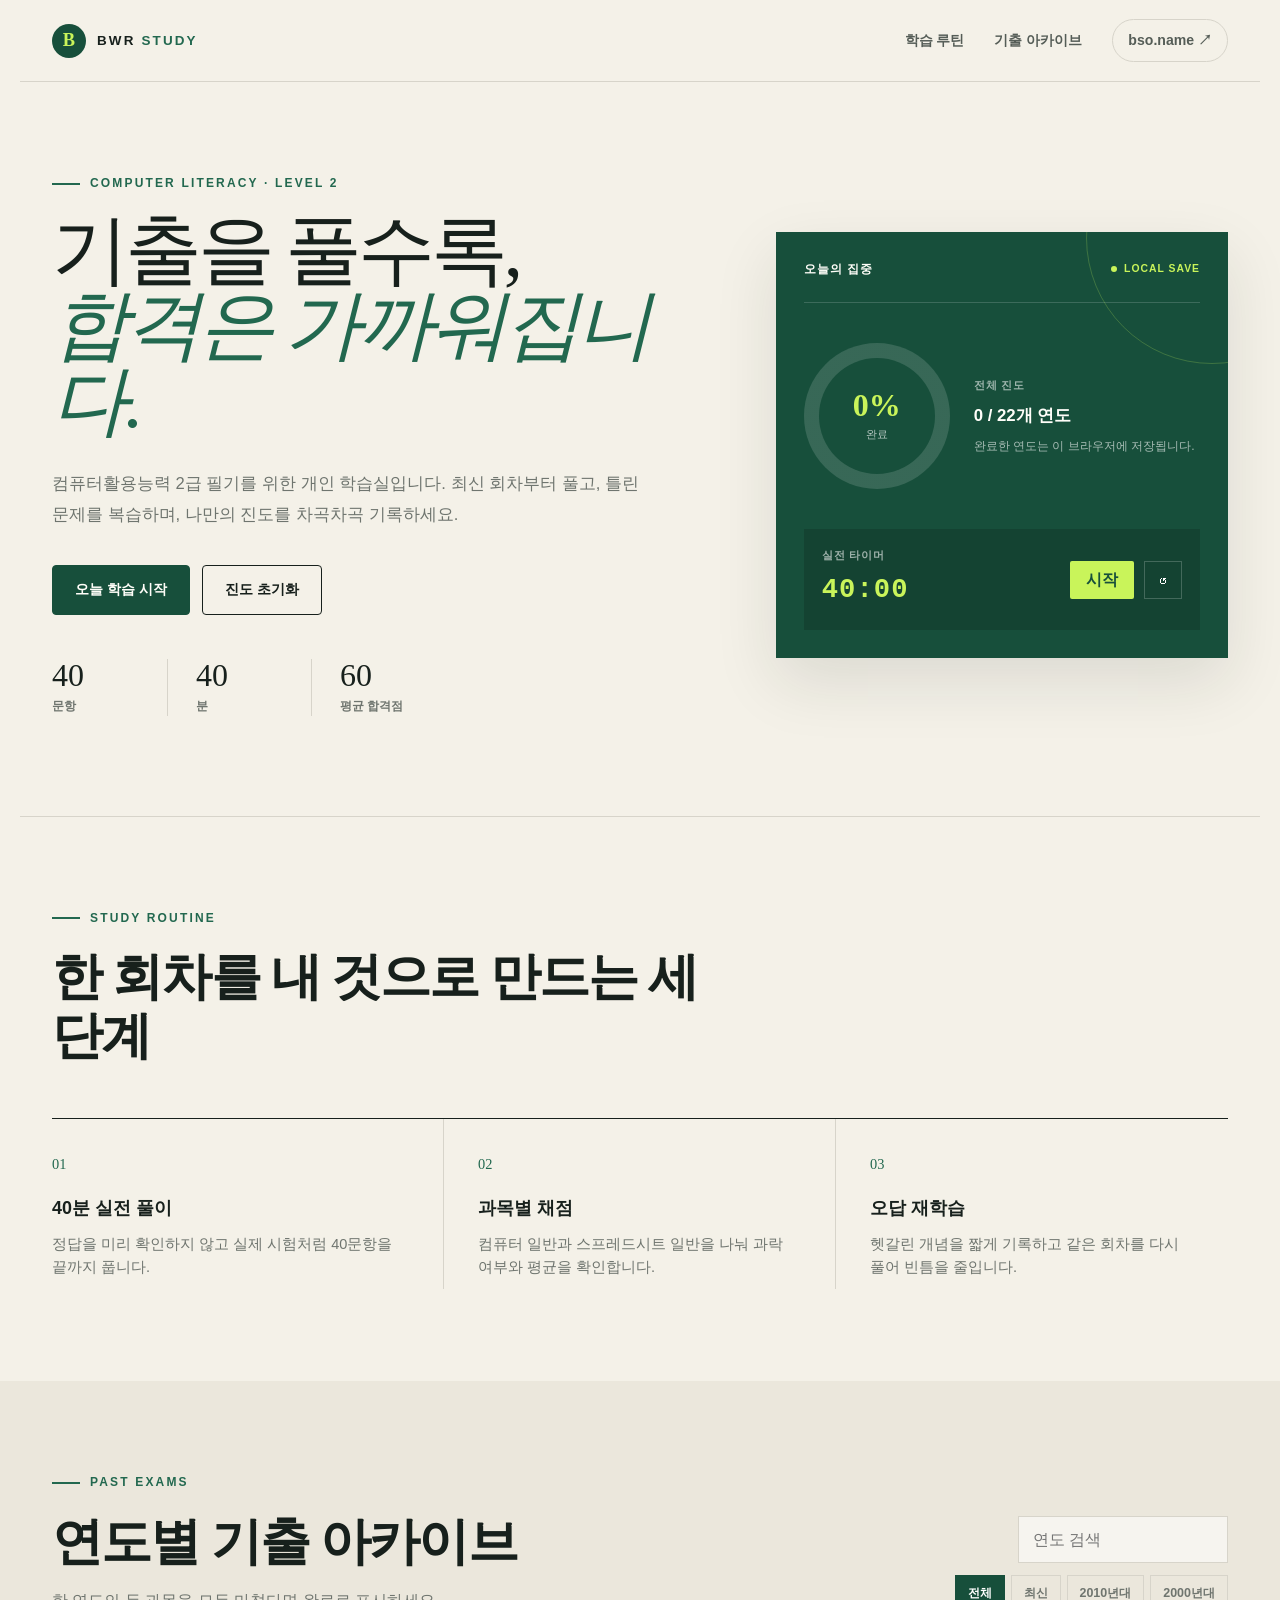
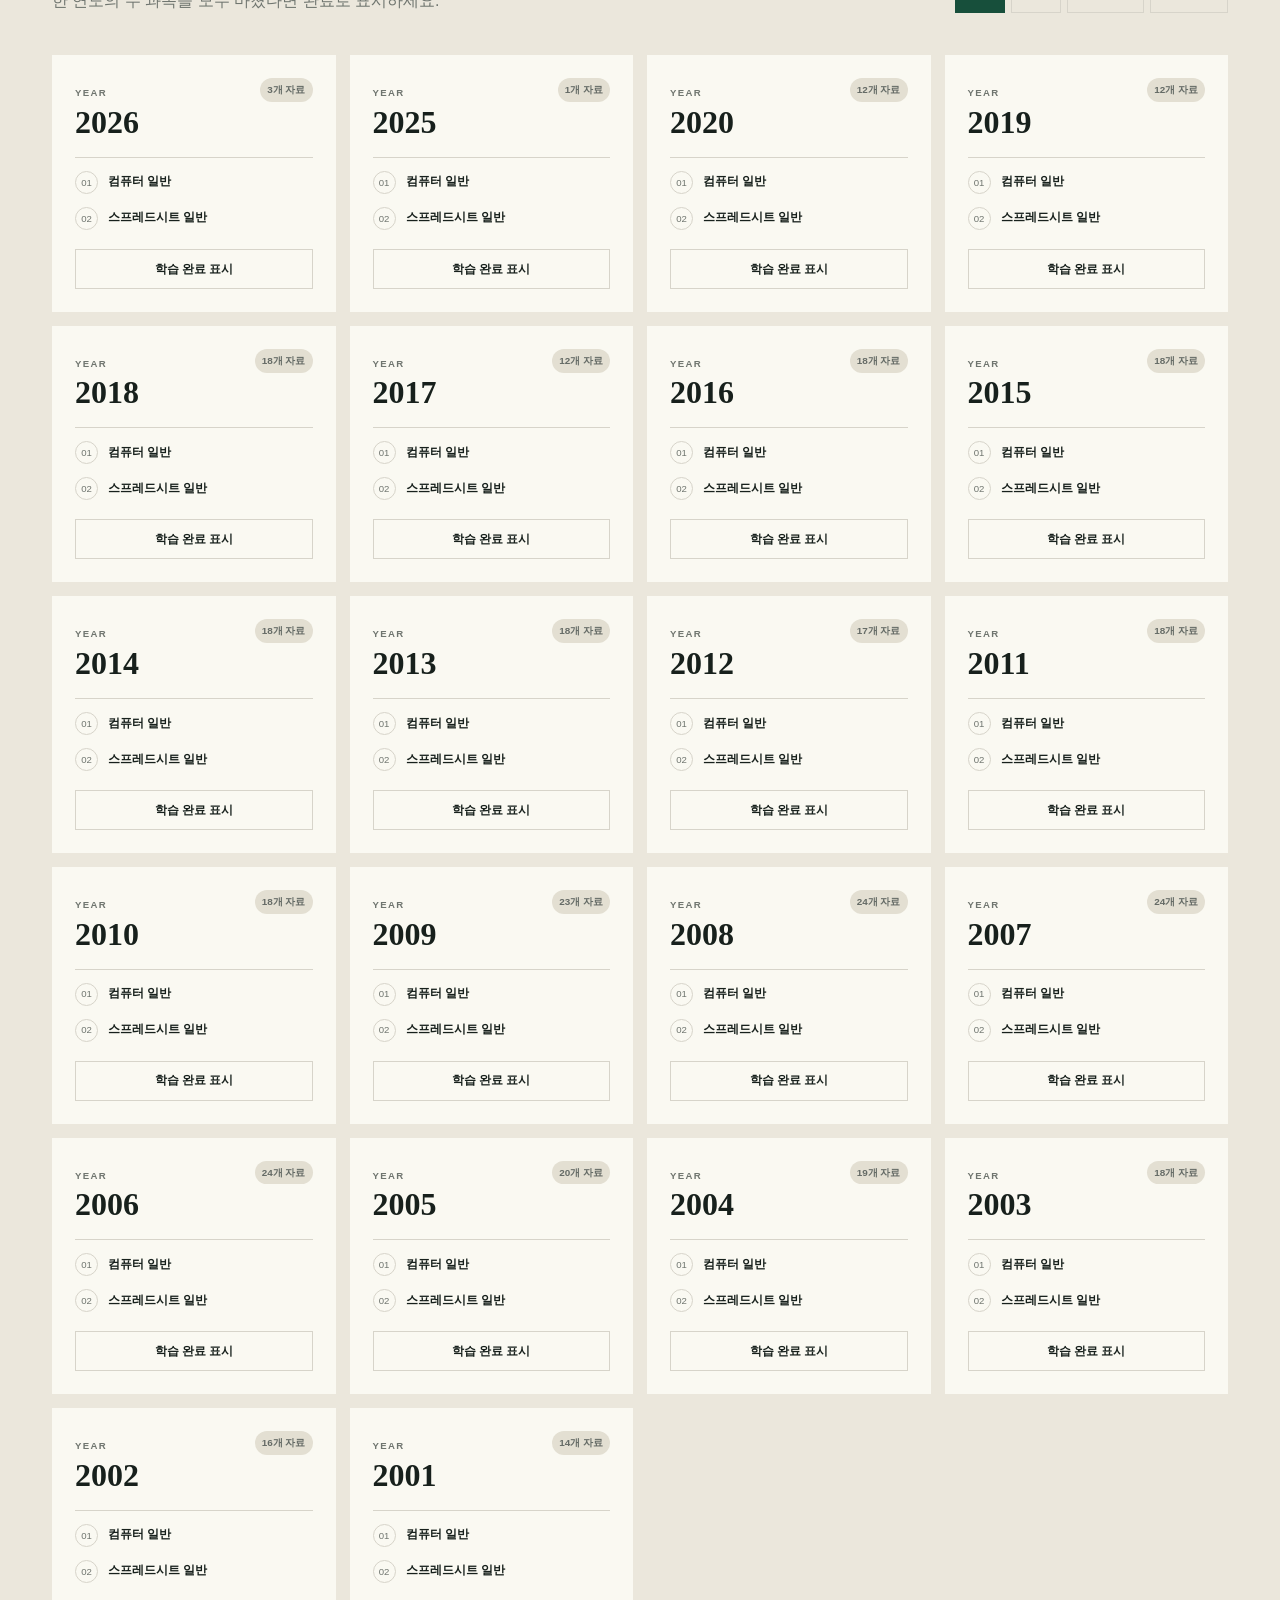
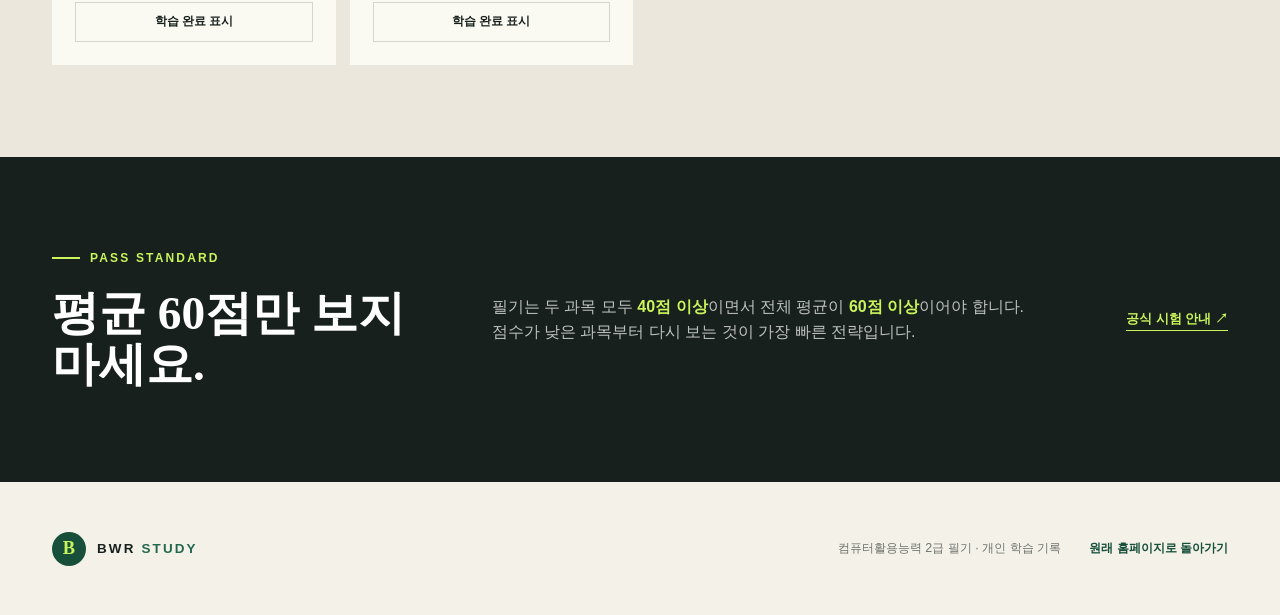
==== study/index.html @ 54486cc5 "Add BWR Study site" ====
<!doctype html>
<html lang="ko">
  <head>
    <meta charset="utf-8" />
    <meta name="viewport" content="width=device-width, initial-scale=1" />
    <meta name="theme-color" content="#f4f1e8" />
    <meta
      name="description"
      content="컴퓨터활용능력 2급 필기 기출문제를 연도별로 공부하고 진도를 기록하는 BWR Study 학습실"
    />
    <title>BWR Study · 컴퓨터활용능력 2급</title>
    <link rel="stylesheet" href="./styles.css" />
  </head>
  <body>
    <a class="skip-link" href="#main">본문으로 건너뛰기</a>

    <header class="site-header">
      <a class="brand" href="./" aria-label="BWR Study 홈">
        <span class="brand-mark">B</span>
        <span>BWR <strong>STUDY</strong></span>
      </a>
      <nav aria-label="주요 메뉴">
        <a href="#routine">학습 루틴</a>
        <a href="#archive">기출 아카이브</a>
        <a class="home-link" href="https://www.bso.name/">bso.name ↗</a>
      </nav>
    </header>

    <main id="main">
      <section class="hero" aria-labelledby="hero-title">
        <div class="hero-copy">
          <p class="eyebrow"><span></span> COMPUTER LITERACY · LEVEL 2</p>
          <h1 id="hero-title">기출을 풀수록,<br /><em>합격은 가까워집니다.</em></h1>
          <p class="hero-description">
            컴퓨터활용능력 2급 필기를 위한 개인 학습실입니다. 최신 회차부터 풀고,
            틀린 문제를 복습하며, 나만의 진도를 차곡차곡 기록하세요.
          </p>
          <div class="hero-actions">
            <a class="button button-primary" href="#archive">오늘 학습 시작</a>
            <button class="button button-quiet" id="resetProgress" type="button">진도 초기화</button>
          </div>
          <dl class="exam-facts" aria-label="시험 정보">
            <div><dt>40</dt><dd>문항</dd></div>
            <div><dt>40</dt><dd>분</dd></div>
            <div><dt>60</dt><dd>평균 합격점</dd></div>
          </dl>
        </div>

        <aside class="focus-card" aria-label="오늘의 학습 현황">
          <div class="focus-topline">
            <span>오늘의 집중</span>
            <span class="live-dot">LOCAL SAVE</span>
          </div>
          <div class="progress-wrap">
            <div class="progress-ring" id="progressRing" aria-hidden="true">
              <div><strong id="progressPercent">0%</strong><span>완료</span></div>
            </div>
            <div class="progress-copy">
              <span class="label">전체 진도</span>
              <strong><span id="completedCount">0</span> / <span id="totalCount">22</span>개 연도</strong>
              <p>완료한 연도는 이 브라우저에 저장됩니다.</p>
            </div>
          </div>
          <div class="timer-panel">
            <div>
              <span class="label">실전 타이머</span>
              <strong id="timerDisplay" aria-live="polite">40:00</strong>
            </div>
            <button id="timerToggle" class="timer-button" type="button">시작</button>
            <button id="timerReset" class="timer-reset" type="button" aria-label="타이머 초기화">↺</button>
          </div>
        </aside>
      </section>

      <section class="routine section" id="routine" aria-labelledby="routine-title">
        <div class="section-heading">
          <p class="eyebrow"><span></span> STUDY ROUTINE</p>
          <h2 id="routine-title">한 회차를 내 것으로 만드는 세 단계</h2>
        </div>
        <div class="routine-grid">
          <article>
            <span class="step">01</span>
            <h3>40분 실전 풀이</h3>
            <p>정답을 미리 확인하지 않고 실제 시험처럼 40문항을 끝까지 풉니다.</p>
          </article>
          <article>
            <span class="step">02</span>
            <h3>과목별 채점</h3>
            <p>컴퓨터 일반과 스프레드시트 일반을 나눠 과락 여부와 평균을 확인합니다.</p>
          </article>
          <article>
            <span class="step">03</span>
            <h3>오답 재학습</h3>
            <p>헷갈린 개념을 짧게 기록하고 같은 회차를 다시 풀어 빈틈을 줄입니다.</p>
          </article>
        </div>
      </section>

      <section class="archive section" id="archive" aria-labelledby="archive-title">
        <div class="archive-heading">
          <div class="section-heading">
            <p class="eyebrow"><span></span> PAST EXAMS</p>
            <h2 id="archive-title">연도별 기출 아카이브</h2>
            <p>한 연도의 두 과목을 모두 마쳤다면 완료로 표시하세요.</p>
          </div>
          <div class="archive-controls" aria-label="기출 필터">
            <label class="search-box">
              <span class="sr-only">연도 검색</span>
              <input id="yearSearch" type="search" inputmode="numeric" placeholder="연도 검색" />
            </label>
            <div class="filters" role="group" aria-label="연도 범위">
              <button class="filter active" data-filter="all" type="button">전체</button>
              <button class="filter" data-filter="recent" type="button">최신</button>
              <button class="filter" data-filter="2010s" type="button">2010년대</button>
              <button class="filter" data-filter="2000s" type="button">2000년대</button>
            </div>
          </div>
        </div>

        <div class="year-grid" id="yearGrid" aria-live="polite"></div>
        <p class="empty-state" id="emptyState" hidden>검색 조건에 맞는 연도가 없습니다.</p>
      </section>

      <section class="standard section" aria-labelledby="standard-title">
        <div>
          <p class="eyebrow light"><span></span> PASS STANDARD</p>
          <h2 id="standard-title">평균 60점만 보지 마세요.</h2>
        </div>
        <p>
          필기는 두 과목 모두 <strong>40점 이상</strong>이면서 전체 평균이
          <strong>60점 이상</strong>이어야 합니다. 점수가 낮은 과목부터 다시 보는 것이 가장 빠른 전략입니다.
        </p>
        <a href="https://license.korcham.net/co/examguide.do?cd=0103&mm=202" target="_blank" rel="noreferrer">공식 시험 안내 ↗</a>
      </section>
    </main>

    <footer>
      <div class="brand footer-brand"><span class="brand-mark">B</span><span>BWR <strong>STUDY</strong></span></div>
      <p>컴퓨터활용능력 2급 필기 · 개인 학습 기록</p>
      <a href="https://www.bso.name/">원래 홈페이지로 돌아가기</a>
    </footer>

    <template id="yearCardTemplate">
      <article class="year-card">
        <div class="year-card-top">
          <div><span class="year-label">YEAR</span><h3></h3></div>
          <span class="file-count"></span>
        </div>
        <div class="subject-row"><span>01</span><p>컴퓨터 일반</p></div>
        <div class="subject-row"><span>02</span><p>스프레드시트 일반</p></div>
        <button class="complete-button" type="button" aria-pressed="false">
          <span class="check">✓</span><span class="complete-text">학습 완료 표시</span>
        </button>
      </article>
    </template>

    <script src="./app.js" defer></script>
  </body>
</html>
---- study/styles.css ----
:root {
  --paper: #f4f1e8;
  --ink: #17201c;
  --muted: #6f756f;
  --line: #d7d4ca;
  --green: #174f3b;
  --green-2: #22684f;
  --lime: #c9f45a;
  --white: #fffef9;
  --shadow: 0 24px 60px rgba(23, 32, 28, 0.11);
}

* { box-sizing: border-box; }
html { scroll-behavior: smooth; }
body {
  margin: 0;
  color: var(--ink);
  background: var(--paper);
  font-family: Pretendard, "Noto Sans KR", "Apple SD Gothic Neo", "Segoe UI", sans-serif;
  line-height: 1.6;
}
button, input { font: inherit; }
a { color: inherit; text-decoration: none; }
.skip-link { position: fixed; left: 16px; top: -60px; z-index: 100; background: var(--ink); color: white; padding: 10px 16px; }
.skip-link:focus { top: 16px; }
.sr-only { position: absolute; width: 1px; height: 1px; padding: 0; margin: -1px; overflow: hidden; clip: rect(0,0,0,0); white-space: nowrap; border: 0; }

.site-header {
  min-height: 82px;
  display: flex;
  align-items: center;
  justify-content: space-between;
  max-width: 1240px;
  margin: 0 auto;
  padding: 0 32px;
  border-bottom: 1px solid var(--line);
}
.brand { display: inline-flex; align-items: center; gap: 11px; font-size: 0.84rem; letter-spacing: 0.16em; font-weight: 700; }
.brand strong { color: var(--green-2); }
.brand-mark { display: grid; place-items: center; width: 34px; height: 34px; border-radius: 50%; color: var(--lime); background: var(--green); font-family: Georgia, serif; font-size: 1.15rem; letter-spacing: 0; }
nav { display: flex; align-items: center; gap: 30px; color: #555d57; font-size: 0.88rem; font-weight: 700; }
nav a:hover, nav a:focus-visible { color: var(--green); }
.home-link { padding: 9px 15px; border: 1px solid var(--line); border-radius: 100px; }

.hero {
  max-width: 1240px;
  margin: 0 auto;
  padding: 92px 32px 100px;
  display: grid;
  grid-template-columns: minmax(0, 1.17fr) minmax(340px, 0.83fr);
  align-items: center;
  gap: 86px;
}
.eyebrow { margin: 0 0 20px; display: flex; align-items: center; gap: 10px; color: var(--green-2); font-size: 0.75rem; font-weight: 800; letter-spacing: 0.18em; }
.eyebrow span { width: 28px; height: 2px; background: currentColor; }
h1 { margin: 0; font-family: Georgia, "Times New Roman", serif; font-size: clamp(3.35rem, 6vw, 6rem); line-height: 0.98; letter-spacing: -0.055em; font-weight: 500; }
h1 em { color: var(--green-2); font-weight: 500; }
.hero-description { max-width: 630px; margin: 30px 0 0; color: var(--muted); font-size: 1.04rem; line-height: 1.85; word-break: keep-all; }
.hero-actions { margin-top: 34px; display: flex; gap: 12px; }
.button { min-height: 50px; padding: 0 22px; border-radius: 4px; display: inline-flex; align-items: center; justify-content: center; border: 1px solid var(--ink); cursor: pointer; font-weight: 800; font-size: 0.9rem; transition: transform .2s, background .2s; }
.button:hover { transform: translateY(-2px); }
.button-primary { color: var(--white); background: var(--green); border-color: var(--green); }
.button-primary:hover { background: var(--green-2); }
.button-quiet { color: var(--ink); background: transparent; }
.exam-facts { margin: 44px 0 0; display: flex; gap: 0; }
.exam-facts div { min-width: 116px; padding-right: 28px; margin-right: 28px; border-right: 1px solid var(--line); }
.exam-facts div:last-child { border-right: 0; }
.exam-facts dt { font-family: Georgia, serif; font-size: 2rem; line-height: 1; }
.exam-facts dd { margin: 6px 0 0; color: var(--muted); font-size: 0.75rem; font-weight: 700; }

.focus-card { position: relative; overflow: hidden; padding: 28px; background: var(--green); color: var(--white); box-shadow: var(--shadow); }
.focus-card::before { content: ""; position: absolute; width: 250px; height: 250px; right: -110px; top: -120px; border: 1px solid rgba(201,244,90,.22); border-radius: 50%; }
.focus-topline { display: flex; justify-content: space-between; align-items: center; padding-bottom: 23px; border-bottom: 1px solid rgba(255,255,255,.16); font-size: .77rem; font-weight: 800; letter-spacing: .08em; }
.live-dot { color: var(--lime); font-size: .65rem; }
.live-dot::before { content: ""; display: inline-block; width: 6px; height: 6px; border-radius: 50%; background: var(--lime); margin-right: 7px; }
.progress-wrap { display: flex; align-items: center; gap: 24px; padding: 40px 0; }
.progress-ring { flex: 0 0 146px; width: 146px; height: 146px; border-radius: 50%; display: grid; place-items: center; background: conic-gradient(var(--lime) 0deg, rgba(255,255,255,.14) 0deg); }
.progress-ring::before { content: ""; width: 116px; height: 116px; border-radius: 50%; background: var(--green); position: absolute; }
.progress-ring div { position: relative; z-index: 1; text-align: center; display: grid; }
.progress-ring strong { font-family: Georgia, serif; color: var(--lime); font-size: 2rem; line-height: 1; }
.progress-ring span { margin-top: 5px; color: rgba(255,255,255,.68); font-size: .7rem; }
.label { display: block; color: rgba(255,255,255,.58); font-size: .7rem; letter-spacing: .08em; font-weight: 800; }
.progress-copy strong { display: block; margin-top: 8px; font-size: 1.05rem; }
.progress-copy p { margin: 8px 0 0; color: rgba(255,255,255,.62); font-size: .76rem; line-height: 1.55; }
.timer-panel { display: grid; grid-template-columns: 1fr auto auto; gap: 10px; align-items: center; padding: 18px; background: rgba(0,0,0,.15); }
.timer-panel strong { display: block; margin-top: 3px; color: var(--lime); font-family: "SFMono-Regular", Consolas, monospace; font-size: 1.7rem; letter-spacing: .04em; }
.timer-button { min-width: 64px; height: 38px; border: 0; border-radius: 2px; background: var(--lime); color: var(--green); font-weight: 900; cursor: pointer; }
.timer-reset { width: 38px; height: 38px; border: 1px solid rgba(255,255,255,.2); color: white; background: transparent; cursor: pointer; }

.section { max-width: 1240px; margin: 0 auto; padding: 92px 32px; }
.section-heading h2 { max-width: 680px; margin: 0; font-family: Georgia, "Noto Serif KR", serif; font-size: clamp(2.1rem, 4vw, 3.6rem); line-height: 1.15; letter-spacing: -.035em; }
.routine { border-top: 1px solid var(--line); }
.routine-grid { display: grid; grid-template-columns: repeat(3, 1fr); gap: 0; margin-top: 52px; border-top: 1px solid var(--ink); }
.routine-grid article { padding: 32px 34px 10px 0; border-right: 1px solid var(--line); }
.routine-grid article + article { padding-left: 34px; }
.routine-grid article:last-child { border-right: 0; }
.step { color: var(--green-2); font-family: Georgia, serif; font-size: .9rem; }
.routine-grid h3 { margin: 18px 0 10px; font-size: 1.12rem; }
.routine-grid p { margin: 0; color: var(--muted); font-size: .91rem; word-break: keep-all; }

.archive { max-width: none; padding-left: max(32px, calc((100vw - 1176px) / 2)); padding-right: max(32px, calc((100vw - 1176px) / 2)); background: #ebe7dc; }
.archive-heading { display: flex; justify-content: space-between; align-items: end; gap: 30px; }
.archive-heading .section-heading > p:last-child { margin: 16px 0 0; color: var(--muted); }
.archive-controls { display: grid; justify-items: end; gap: 12px; }
.search-box input { width: 210px; padding: 10px 14px; border: 1px solid var(--line); background: rgba(255,255,255,.55); outline: none; }
.search-box input:focus { border-color: var(--green); box-shadow: 0 0 0 3px rgba(23,79,59,.1); }
.filters { display: flex; gap: 6px; flex-wrap: wrap; }
.filter { padding: 8px 12px; border: 1px solid var(--line); background: transparent; cursor: pointer; color: var(--muted); font-size: .78rem; font-weight: 800; }
.filter.active { color: white; background: var(--green); border-color: var(--green); }
.year-grid { margin-top: 42px; display: grid; grid-template-columns: repeat(4, 1fr); gap: 14px; }
.year-card { padding: 22px; background: rgba(255,254,249,.78); border: 1px solid transparent; transition: transform .2s, border-color .2s, background .2s; }
.year-card:hover { transform: translateY(-4px); border-color: #c6c3b9; background: var(--white); }
.year-card.completed { background: var(--green); color: white; }
.year-card-top { display: flex; justify-content: space-between; align-items: start; padding-bottom: 19px; border-bottom: 1px solid var(--line); }
.completed .year-card-top { border-color: rgba(255,255,255,.18); }
.year-label { color: var(--muted); font-size: .6rem; font-weight: 900; letter-spacing: .14em; }
.year-card h3 { margin: 2px 0 0; font-family: Georgia, serif; font-size: 2rem; line-height: 1; }
.file-count { padding: 4px 7px; border-radius: 100px; background: #e3dfd2; color: #656b66; font-size: .62rem; font-weight: 800; }
.completed .file-count { background: var(--lime); color: var(--green); }
.subject-row { display: flex; align-items: center; gap: 10px; margin-top: 13px; }
.subject-row span { display: grid; place-items: center; width: 23px; height: 23px; border: 1px solid var(--line); border-radius: 50%; font-size: .6rem; color: var(--muted); }
.subject-row p { margin: 0; font-size: .77rem; font-weight: 700; }
.completed .subject-row span { border-color: rgba(255,255,255,.3); color: var(--lime); }
.complete-button { width: 100%; margin-top: 19px; min-height: 40px; display: flex; align-items: center; justify-content: center; gap: 8px; border: 1px solid var(--line); background: transparent; cursor: pointer; color: inherit; font-size: .72rem; font-weight: 900; }
.complete-button:hover, .complete-button:focus-visible { border-color: var(--green); }
.completed .complete-button { border-color: rgba(255,255,255,.26); }
.check { display: none; color: var(--lime); }
.completed .check { display: inline; }
.empty-state { padding: 50px 0; text-align: center; color: var(--muted); }

.standard { max-width: none; padding-left: max(32px, calc((100vw - 1176px) / 2)); padding-right: max(32px, calc((100vw - 1176px) / 2)); display: grid; grid-template-columns: .8fr 1.2fr auto; gap: 50px; align-items: center; color: white; background: var(--ink); }
.eyebrow.light { color: var(--lime); }
.standard h2 { margin: 0; font-family: Georgia, "Noto Serif KR", serif; font-size: clamp(2rem, 3.7vw, 3.3rem); line-height: 1.08; }
.standard > p { color: rgba(255,255,255,.72); word-break: keep-all; }
.standard > p strong { color: var(--lime); }
.standard > a { white-space: nowrap; color: var(--lime); border-bottom: 1px solid currentColor; font-size: .84rem; font-weight: 800; }

footer { max-width: 1240px; margin: 0 auto; padding: 44px 32px; display: flex; align-items: center; gap: 28px; color: var(--muted); font-size: .78rem; }
.footer-brand { margin-right: auto; color: var(--ink); }
footer a { font-weight: 800; color: var(--green); }

@media (max-width: 980px) {
  .hero { grid-template-columns: 1fr; gap: 48px; }
  .focus-card { max-width: 620px; }
  .year-grid { grid-template-columns: repeat(3, 1fr); }
  .standard { grid-template-columns: 1fr 1fr; }
  .standard > a { grid-column: 2; }
}
@media (max-width: 720px) {
  .site-header { padding: 0 20px; }
  nav a:not(.home-link) { display: none; }
  .hero, .section { padding: 64px 20px; }
  h1 { font-size: clamp(3rem, 15vw, 4.8rem); }
  .hero-actions { align-items: stretch; flex-direction: column; }
  .exam-facts { justify-content: space-between; }
  .exam-facts div { min-width: 0; padding-right: 16px; margin-right: 16px; }
  .progress-wrap { align-items: flex-start; flex-direction: column; }
  .routine-grid { grid-template-columns: 1fr; }
  .routine-grid article, .routine-grid article + article { padding: 26px 0; border-right: 0; border-bottom: 1px solid var(--line); }
  .archive { padding-left: 20px; padding-right: 20px; }
  .archive-heading { align-items: stretch; flex-direction: column; }
  .archive-controls { justify-items: stretch; }
  .search-box input { width: 100%; }
  .year-grid { grid-template-columns: repeat(2, 1fr); }
  .standard { padding-left: 20px; padding-right: 20px; grid-template-columns: 1fr; gap: 20px; }
  .standard > a { grid-column: auto; justify-self: start; }
  footer { padding: 38px 20px; align-items: flex-start; flex-direction: column; gap: 12px; }
}
@media (max-width: 460px) {
  .year-grid { grid-template-columns: 1fr; }
  .focus-card { padding: 22px; }
  .timer-panel { grid-template-columns: 1fr auto auto; }
}
@media (prefers-reduced-motion: reduce) {
  html { scroll-behavior: auto; }
  *, *::before, *::after { transition: none !important; }
}
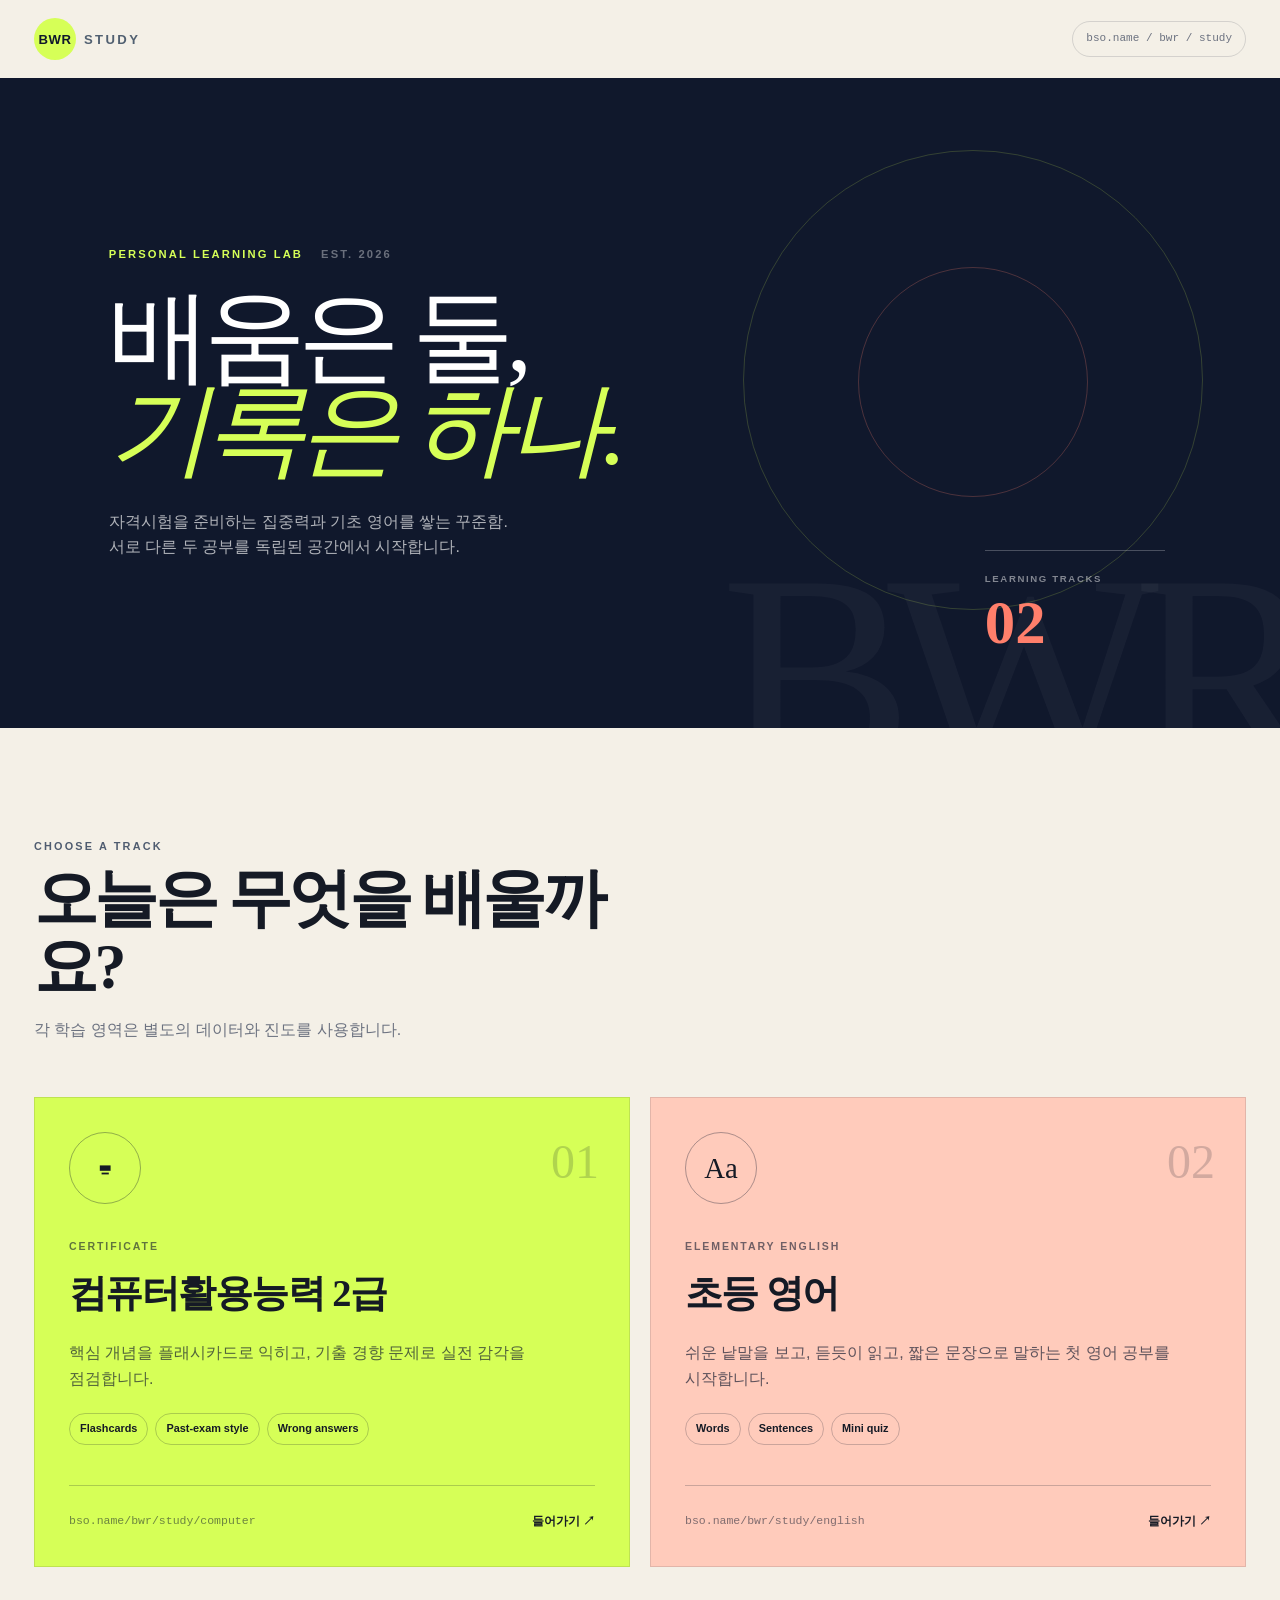
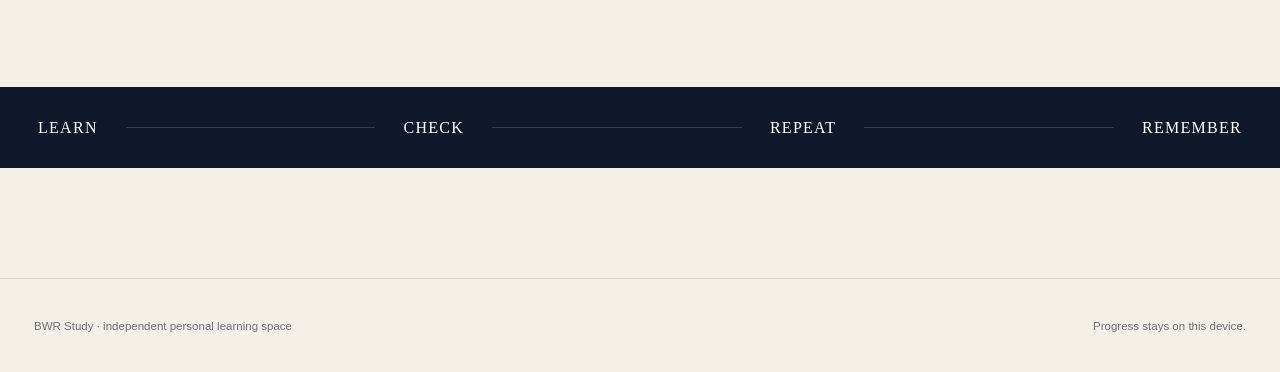
==== commit c615d5a4: "Build independent BWR learning hub" ====
--- a/study/index.html
+++ b/study/index.html
@@ -3,157 +3,81 @@
   <head>
     <meta charset="utf-8" />
     <meta name="viewport" content="width=device-width, initial-scale=1" />
-    <meta name="theme-color" content="#f4f1e8" />
-    <meta
-      name="description"
-      content="컴퓨터활용능력 2급 필기 기출문제를 연도별로 공부하고 진도를 기록하는 BWR Study 학습실"
-    />
-    <title>BWR Study · 컴퓨터활용능력 2급</title>
+    <meta name="theme-color" content="#10182c" />
+    <meta name="description" content="컴활과 초등 영어를 독립적으로 공부하는 BWR Study 학습 허브" />
+    <meta property="og:type" content="website" />
+    <meta property="og:title" content="BWR Study · Personal Learning Lab" />
+    <meta property="og:description" content="컴활 2급과 초등 영어를 배우고, 확인하고, 반복하는 독립 학습 공간" />
+    <meta property="og:url" content="https://www.bso.name/bwr/study/" />
+    <meta property="og:image" content="https://www.bso.name/bwr/study/og.png" />
+    <meta name="twitter:card" content="summary_large_image" />
+    <meta name="twitter:title" content="BWR Study · Personal Learning Lab" />
+    <meta name="twitter:description" content="Learn · Check · Repeat" />
+    <meta name="twitter:image" content="https://www.bso.name/bwr/study/og.png" />
+    <title>BWR Study · Personal Learning Lab</title>
     <link rel="stylesheet" href="./styles.css" />
   </head>
-  <body>
+  <body class="hub-page">
     <a class="skip-link" href="#main">본문으로 건너뛰기</a>
-
-    <header class="site-header">
-      <a class="brand" href="./" aria-label="BWR Study 홈">
-        <span class="brand-mark">B</span>
-        <span>BWR <strong>STUDY</strong></span>
-      </a>
-      <nav aria-label="주요 메뉴">
-        <a href="#routine">학습 루틴</a>
-        <a href="#archive">기출 아카이브</a>
-        <a class="home-link" href="https://www.bso.name/">bso.name ↗</a>
-      </nav>
+    <header class="topbar">
+      <a class="wordmark" href="./"><span>BWR</span><strong>STUDY</strong></a>
+      <div class="path-chip">bso.name / bwr / study</div>
     </header>
 
     <main id="main">
-      <section class="hero" aria-labelledby="hero-title">
-        <div class="hero-copy">
-          <p class="eyebrow"><span></span> COMPUTER LITERACY · LEVEL 2</p>
-          <h1 id="hero-title">기출을 풀수록,<br /><em>합격은 가까워집니다.</em></h1>
-          <p class="hero-description">
-            컴퓨터활용능력 2급 필기를 위한 개인 학습실입니다. 최신 회차부터 풀고,
-            틀린 문제를 복습하며, 나만의 진도를 차곡차곡 기록하세요.
-          </p>
-          <div class="hero-actions">
-            <a class="button button-primary" href="#archive">오늘 학습 시작</a>
-            <button class="button button-quiet" id="resetProgress" type="button">진도 초기화</button>
-          </div>
-          <dl class="exam-facts" aria-label="시험 정보">
-            <div><dt>40</dt><dd>문항</dd></div>
-            <div><dt>40</dt><dd>분</dd></div>
-            <div><dt>60</dt><dd>평균 합격점</dd></div>
-          </dl>
-        </div>
-
-        <aside class="focus-card" aria-label="오늘의 학습 현황">
-          <div class="focus-topline">
-            <span>오늘의 집중</span>
-            <span class="live-dot">LOCAL SAVE</span>
-          </div>
-          <div class="progress-wrap">
-            <div class="progress-ring" id="progressRing" aria-hidden="true">
-              <div><strong id="progressPercent">0%</strong><span>완료</span></div>
-            </div>
-            <div class="progress-copy">
-              <span class="label">전체 진도</span>
-              <strong><span id="completedCount">0</span> / <span id="totalCount">22</span>개 연도</strong>
-              <p>완료한 연도는 이 브라우저에 저장됩니다.</p>
-            </div>
-          </div>
-          <div class="timer-panel">
-            <div>
-              <span class="label">실전 타이머</span>
-              <strong id="timerDisplay" aria-live="polite">40:00</strong>
-            </div>
-            <button id="timerToggle" class="timer-button" type="button">시작</button>
-            <button id="timerReset" class="timer-reset" type="button" aria-label="타이머 초기화">↺</button>
-          </div>
-        </aside>
-      </section>
-
-      <section class="routine section" id="routine" aria-labelledby="routine-title">
-        <div class="section-heading">
-          <p class="eyebrow"><span></span> STUDY ROUTINE</p>
-          <h2 id="routine-title">한 회차를 내 것으로 만드는 세 단계</h2>
-        </div>
-        <div class="routine-grid">
-          <article>
-            <span class="step">01</span>
-            <h3>40분 실전 풀이</h3>
-            <p>정답을 미리 확인하지 않고 실제 시험처럼 40문항을 끝까지 풉니다.</p>
-          </article>
-          <article>
-            <span class="step">02</span>
-            <h3>과목별 채점</h3>
-            <p>컴퓨터 일반과 스프레드시트 일반을 나눠 과락 여부와 평균을 확인합니다.</p>
-          </article>
-          <article>
-            <span class="step">03</span>
-            <h3>오답 재학습</h3>
-            <p>헷갈린 개념을 짧게 기록하고 같은 회차를 다시 풀어 빈틈을 줄입니다.</p>
-          </article>
+      <section class="hub-hero">
+        <div class="hero-orbit orbit-one"></div>
+        <div class="hero-orbit orbit-two"></div>
+        <p class="kicker"><span>PERSONAL LEARNING LAB</span><b>EST. 2026</b></p>
+        <h1>배움은 둘,<br /><em>기록은 하나.</em></h1>
+        <p class="hero-lead">
+          자격시험을 준비하는 집중력과 기초 영어를 쌓는 꾸준함.<br />
+          서로 다른 두 공부를 독립된 공간에서 시작합니다.
+        </p>
+        <div class="hero-meter" aria-label="학습 영역 2개">
+          <span>LEARNING TRACKS</span><strong>02</strong>
         </div>
       </section>
 
-      <section class="archive section" id="archive" aria-labelledby="archive-title">
-        <div class="archive-heading">
-          <div class="section-heading">
-            <p class="eyebrow"><span></span> PAST EXAMS</p>
-            <h2 id="archive-title">연도별 기출 아카이브</h2>
-            <p>한 연도의 두 과목을 모두 마쳤다면 완료로 표시하세요.</p>
-          </div>
-          <div class="archive-controls" aria-label="기출 필터">
-            <label class="search-box">
-              <span class="sr-only">연도 검색</span>
-              <input id="yearSearch" type="search" inputmode="numeric" placeholder="연도 검색" />
-            </label>
-            <div class="filters" role="group" aria-label="연도 범위">
-              <button class="filter active" data-filter="all" type="button">전체</button>
-              <button class="filter" data-filter="recent" type="button">최신</button>
-              <button class="filter" data-filter="2010s" type="button">2010년대</button>
-              <button class="filter" data-filter="2000s" type="button">2000년대</button>
-            </div>
-          </div>
+      <section class="track-section" aria-labelledby="tracks-title">
+        <div class="section-intro">
+          <p class="eyebrow">CHOOSE A TRACK</p>
+          <h2 id="tracks-title">오늘은 무엇을 배울까요?</h2>
+          <p>각 학습 영역은 별도의 데이터와 진도를 사용합니다.</p>
         </div>
 
-        <div class="year-grid" id="yearGrid" aria-live="polite"></div>
-        <p class="empty-state" id="emptyState" hidden>검색 조건에 맞는 연도가 없습니다.</p>
+        <div class="track-grid">
+          <a class="track-card track-computer" href="./computer/">
+            <div class="track-number">01</div>
+            <div class="track-icon" aria-hidden="true">⌨</div>
+            <p class="track-label">CERTIFICATE</p>
+            <h3>컴퓨터활용능력 2급</h3>
+            <p>핵심 개념을 플래시카드로 익히고, 기출 경향 문제로 실전 감각을 점검합니다.</p>
+            <ul aria-label="컴활 학습 구성"><li>Flashcards</li><li>Past-exam style</li><li>Wrong answers</li></ul>
+            <div class="track-footer"><span>bso.name/bwr/study/computer</span><b>들어가기 ↗</b></div>
+          </a>
+
+          <a class="track-card track-english" href="./english/">
+            <div class="track-number">02</div>
+            <div class="track-icon" aria-hidden="true">Aa</div>
+            <p class="track-label">ELEMENTARY ENGLISH</p>
+            <h3>초등 영어</h3>
+            <p>쉬운 낱말을 보고, 듣듯이 읽고, 짧은 문장으로 말하는 첫 영어 공부를 시작합니다.</p>
+            <ul aria-label="초등 영어 학습 구성"><li>Words</li><li>Sentences</li><li>Mini quiz</li></ul>
+            <div class="track-footer"><span>bso.name/bwr/study/english</span><b>들어가기 ↗</b></div>
+          </a>
+        </div>
       </section>
 
-      <section class="standard section" aria-labelledby="standard-title">
-        <div>
-          <p class="eyebrow light"><span></span> PASS STANDARD</p>
-          <h2 id="standard-title">평균 60점만 보지 마세요.</h2>
-        </div>
-        <p>
-          필기는 두 과목 모두 <strong>40점 이상</strong>이면서 전체 평균이
-          <strong>60점 이상</strong>이어야 합니다. 점수가 낮은 과목부터 다시 보는 것이 가장 빠른 전략입니다.
-        </p>
-        <a href="https://license.korcham.net/co/examguide.do?cd=0103&mm=202" target="_blank" rel="noreferrer">공식 시험 안내 ↗</a>
+      <section class="principle-strip" aria-label="학습 원칙">
+        <p>LEARN</p><i></i><p>CHECK</p><i></i><p>REPEAT</p><i></i><p>REMEMBER</p>
       </section>
     </main>
 
-    <footer>
-      <div class="brand footer-brand"><span class="brand-mark">B</span><span>BWR <strong>STUDY</strong></span></div>
-      <p>컴퓨터활용능력 2급 필기 · 개인 학습 기록</p>
-      <a href="https://www.bso.name/">원래 홈페이지로 돌아가기</a>
+    <footer class="site-footer">
+      <p>BWR Study · independent personal learning space</p>
+      <span>Progress stays on this device.</span>
     </footer>
-
-    <template id="yearCardTemplate">
-      <article class="year-card">
-        <div class="year-card-top">
-          <div><span class="year-label">YEAR</span><h3></h3></div>
-          <span class="file-count"></span>
-        </div>
-        <div class="subject-row"><span>01</span><p>컴퓨터 일반</p></div>
-        <div class="subject-row"><span>02</span><p>스프레드시트 일반</p></div>
-        <button class="complete-button" type="button" aria-pressed="false">
-          <span class="check">✓</span><span class="complete-text">학습 완료 표시</span>
-        </button>
-      </article>
-    </template>
-
     <script src="./app.js" defer></script>
   </body>
 </html>
--- a/study/styles.css
+++ b/study/styles.css
@@ -1,175 +1,223 @@
 :root {
-  --paper: #f4f1e8;
-  --ink: #17201c;
-  --muted: #6f756f;
-  --line: #d7d4ca;
-  --green: #174f3b;
-  --green-2: #22684f;
-  --lime: #c9f45a;
-  --white: #fffef9;
-  --shadow: 0 24px 60px rgba(23, 32, 28, 0.11);
+  --navy: #10182c;
+  --navy-2: #172440;
+  --cream: #f4f0e7;
+  --paper: #fffdf8;
+  --ink: #151a25;
+  --muted: #6c7280;
+  --line: #d9d5cc;
+  --computer: #d6ff57;
+  --computer-deep: #35683e;
+  --english: #ff7f6b;
+  --english-soft: #ffcbbb;
+  --blue: #79b8ff;
+  --shadow: 0 26px 70px rgba(16, 24, 44, 0.13);
 }
 
 * { box-sizing: border-box; }
 html { scroll-behavior: smooth; }
-body {
-  margin: 0;
-  color: var(--ink);
-  background: var(--paper);
-  font-family: Pretendard, "Noto Sans KR", "Apple SD Gothic Neo", "Segoe UI", sans-serif;
-  line-height: 1.6;
-}
-button, input { font: inherit; }
+body { margin: 0; color: var(--ink); background: var(--cream); font-family: Pretendard, "Noto Sans KR", "Apple SD Gothic Neo", "Segoe UI", sans-serif; line-height: 1.6; }
+button, input, select { font: inherit; }
+button, a { -webkit-tap-highlight-color: transparent; }
 a { color: inherit; text-decoration: none; }
-.skip-link { position: fixed; left: 16px; top: -60px; z-index: 100; background: var(--ink); color: white; padding: 10px 16px; }
+.skip-link { position: fixed; z-index: 999; left: 16px; top: -60px; padding: 10px 16px; background: white; color: black; }
 .skip-link:focus { top: 16px; }
-.sr-only { position: absolute; width: 1px; height: 1px; padding: 0; margin: -1px; overflow: hidden; clip: rect(0,0,0,0); white-space: nowrap; border: 0; }
-
-.site-header {
-  min-height: 82px;
-  display: flex;
-  align-items: center;
-  justify-content: space-between;
-  max-width: 1240px;
-  margin: 0 auto;
-  padding: 0 32px;
-  border-bottom: 1px solid var(--line);
-}
-.brand { display: inline-flex; align-items: center; gap: 11px; font-size: 0.84rem; letter-spacing: 0.16em; font-weight: 700; }
-.brand strong { color: var(--green-2); }
-.brand-mark { display: grid; place-items: center; width: 34px; height: 34px; border-radius: 50%; color: var(--lime); background: var(--green); font-family: Georgia, serif; font-size: 1.15rem; letter-spacing: 0; }
-nav { display: flex; align-items: center; gap: 30px; color: #555d57; font-size: 0.88rem; font-weight: 700; }
-nav a:hover, nav a:focus-visible { color: var(--green); }
-.home-link { padding: 9px 15px; border: 1px solid var(--line); border-radius: 100px; }
-
-.hero {
-  max-width: 1240px;
-  margin: 0 auto;
-  padding: 92px 32px 100px;
-  display: grid;
-  grid-template-columns: minmax(0, 1.17fr) minmax(340px, 0.83fr);
-  align-items: center;
-  gap: 86px;
-}
-.eyebrow { margin: 0 0 20px; display: flex; align-items: center; gap: 10px; color: var(--green-2); font-size: 0.75rem; font-weight: 800; letter-spacing: 0.18em; }
-.eyebrow span { width: 28px; height: 2px; background: currentColor; }
-h1 { margin: 0; font-family: Georgia, "Times New Roman", serif; font-size: clamp(3.35rem, 6vw, 6rem); line-height: 0.98; letter-spacing: -0.055em; font-weight: 500; }
-h1 em { color: var(--green-2); font-weight: 500; }
-.hero-description { max-width: 630px; margin: 30px 0 0; color: var(--muted); font-size: 1.04rem; line-height: 1.85; word-break: keep-all; }
-.hero-actions { margin-top: 34px; display: flex; gap: 12px; }
-.button { min-height: 50px; padding: 0 22px; border-radius: 4px; display: inline-flex; align-items: center; justify-content: center; border: 1px solid var(--ink); cursor: pointer; font-weight: 800; font-size: 0.9rem; transition: transform .2s, background .2s; }
-.button:hover { transform: translateY(-2px); }
-.button-primary { color: var(--white); background: var(--green); border-color: var(--green); }
-.button-primary:hover { background: var(--green-2); }
-.button-quiet { color: var(--ink); background: transparent; }
-.exam-facts { margin: 44px 0 0; display: flex; gap: 0; }
-.exam-facts div { min-width: 116px; padding-right: 28px; margin-right: 28px; border-right: 1px solid var(--line); }
-.exam-facts div:last-child { border-right: 0; }
-.exam-facts dt { font-family: Georgia, serif; font-size: 2rem; line-height: 1; }
-.exam-facts dd { margin: 6px 0 0; color: var(--muted); font-size: 0.75rem; font-weight: 700; }
-
-.focus-card { position: relative; overflow: hidden; padding: 28px; background: var(--green); color: var(--white); box-shadow: var(--shadow); }
-.focus-card::before { content: ""; position: absolute; width: 250px; height: 250px; right: -110px; top: -120px; border: 1px solid rgba(201,244,90,.22); border-radius: 50%; }
-.focus-topline { display: flex; justify-content: space-between; align-items: center; padding-bottom: 23px; border-bottom: 1px solid rgba(255,255,255,.16); font-size: .77rem; font-weight: 800; letter-spacing: .08em; }
-.live-dot { color: var(--lime); font-size: .65rem; }
-.live-dot::before { content: ""; display: inline-block; width: 6px; height: 6px; border-radius: 50%; background: var(--lime); margin-right: 7px; }
-.progress-wrap { display: flex; align-items: center; gap: 24px; padding: 40px 0; }
-.progress-ring { flex: 0 0 146px; width: 146px; height: 146px; border-radius: 50%; display: grid; place-items: center; background: conic-gradient(var(--lime) 0deg, rgba(255,255,255,.14) 0deg); }
-.progress-ring::before { content: ""; width: 116px; height: 116px; border-radius: 50%; background: var(--green); position: absolute; }
-.progress-ring div { position: relative; z-index: 1; text-align: center; display: grid; }
-.progress-ring strong { font-family: Georgia, serif; color: var(--lime); font-size: 2rem; line-height: 1; }
-.progress-ring span { margin-top: 5px; color: rgba(255,255,255,.68); font-size: .7rem; }
-.label { display: block; color: rgba(255,255,255,.58); font-size: .7rem; letter-spacing: .08em; font-weight: 800; }
-.progress-copy strong { display: block; margin-top: 8px; font-size: 1.05rem; }
-.progress-copy p { margin: 8px 0 0; color: rgba(255,255,255,.62); font-size: .76rem; line-height: 1.55; }
-.timer-panel { display: grid; grid-template-columns: 1fr auto auto; gap: 10px; align-items: center; padding: 18px; background: rgba(0,0,0,.15); }
-.timer-panel strong { display: block; margin-top: 3px; color: var(--lime); font-family: "SFMono-Regular", Consolas, monospace; font-size: 1.7rem; letter-spacing: .04em; }
-.timer-button { min-width: 64px; height: 38px; border: 0; border-radius: 2px; background: var(--lime); color: var(--green); font-weight: 900; cursor: pointer; }
-.timer-reset { width: 38px; height: 38px; border: 1px solid rgba(255,255,255,.2); color: white; background: transparent; cursor: pointer; }
-
-.section { max-width: 1240px; margin: 0 auto; padding: 92px 32px; }
-.section-heading h2 { max-width: 680px; margin: 0; font-family: Georgia, "Noto Serif KR", serif; font-size: clamp(2.1rem, 4vw, 3.6rem); line-height: 1.15; letter-spacing: -.035em; }
-.routine { border-top: 1px solid var(--line); }
-.routine-grid { display: grid; grid-template-columns: repeat(3, 1fr); gap: 0; margin-top: 52px; border-top: 1px solid var(--ink); }
-.routine-grid article { padding: 32px 34px 10px 0; border-right: 1px solid var(--line); }
-.routine-grid article + article { padding-left: 34px; }
-.routine-grid article:last-child { border-right: 0; }
-.step { color: var(--green-2); font-family: Georgia, serif; font-size: .9rem; }
-.routine-grid h3 { margin: 18px 0 10px; font-size: 1.12rem; }
-.routine-grid p { margin: 0; color: var(--muted); font-size: .91rem; word-break: keep-all; }
-
-.archive { max-width: none; padding-left: max(32px, calc((100vw - 1176px) / 2)); padding-right: max(32px, calc((100vw - 1176px) / 2)); background: #ebe7dc; }
-.archive-heading { display: flex; justify-content: space-between; align-items: end; gap: 30px; }
-.archive-heading .section-heading > p:last-child { margin: 16px 0 0; color: var(--muted); }
-.archive-controls { display: grid; justify-items: end; gap: 12px; }
-.search-box input { width: 210px; padding: 10px 14px; border: 1px solid var(--line); background: rgba(255,255,255,.55); outline: none; }
-.search-box input:focus { border-color: var(--green); box-shadow: 0 0 0 3px rgba(23,79,59,.1); }
-.filters { display: flex; gap: 6px; flex-wrap: wrap; }
-.filter { padding: 8px 12px; border: 1px solid var(--line); background: transparent; cursor: pointer; color: var(--muted); font-size: .78rem; font-weight: 800; }
-.filter.active { color: white; background: var(--green); border-color: var(--green); }
-.year-grid { margin-top: 42px; display: grid; grid-template-columns: repeat(4, 1fr); gap: 14px; }
-.year-card { padding: 22px; background: rgba(255,254,249,.78); border: 1px solid transparent; transition: transform .2s, border-color .2s, background .2s; }
-.year-card:hover { transform: translateY(-4px); border-color: #c6c3b9; background: var(--white); }
-.year-card.completed { background: var(--green); color: white; }
-.year-card-top { display: flex; justify-content: space-between; align-items: start; padding-bottom: 19px; border-bottom: 1px solid var(--line); }
-.completed .year-card-top { border-color: rgba(255,255,255,.18); }
-.year-label { color: var(--muted); font-size: .6rem; font-weight: 900; letter-spacing: .14em; }
-.year-card h3 { margin: 2px 0 0; font-family: Georgia, serif; font-size: 2rem; line-height: 1; }
-.file-count { padding: 4px 7px; border-radius: 100px; background: #e3dfd2; color: #656b66; font-size: .62rem; font-weight: 800; }
-.completed .file-count { background: var(--lime); color: var(--green); }
-.subject-row { display: flex; align-items: center; gap: 10px; margin-top: 13px; }
-.subject-row span { display: grid; place-items: center; width: 23px; height: 23px; border: 1px solid var(--line); border-radius: 50%; font-size: .6rem; color: var(--muted); }
-.subject-row p { margin: 0; font-size: .77rem; font-weight: 700; }
-.completed .subject-row span { border-color: rgba(255,255,255,.3); color: var(--lime); }
-.complete-button { width: 100%; margin-top: 19px; min-height: 40px; display: flex; align-items: center; justify-content: center; gap: 8px; border: 1px solid var(--line); background: transparent; cursor: pointer; color: inherit; font-size: .72rem; font-weight: 900; }
-.complete-button:hover, .complete-button:focus-visible { border-color: var(--green); }
-.completed .complete-button { border-color: rgba(255,255,255,.26); }
-.check { display: none; color: var(--lime); }
-.completed .check { display: inline; }
-.empty-state { padding: 50px 0; text-align: center; color: var(--muted); }
-
-.standard { max-width: none; padding-left: max(32px, calc((100vw - 1176px) / 2)); padding-right: max(32px, calc((100vw - 1176px) / 2)); display: grid; grid-template-columns: .8fr 1.2fr auto; gap: 50px; align-items: center; color: white; background: var(--ink); }
-.eyebrow.light { color: var(--lime); }
-.standard h2 { margin: 0; font-family: Georgia, "Noto Serif KR", serif; font-size: clamp(2rem, 3.7vw, 3.3rem); line-height: 1.08; }
-.standard > p { color: rgba(255,255,255,.72); word-break: keep-all; }
-.standard > p strong { color: var(--lime); }
-.standard > a { white-space: nowrap; color: var(--lime); border-bottom: 1px solid currentColor; font-size: .84rem; font-weight: 800; }
-
-footer { max-width: 1240px; margin: 0 auto; padding: 44px 32px; display: flex; align-items: center; gap: 28px; color: var(--muted); font-size: .78rem; }
-.footer-brand { margin-right: auto; color: var(--ink); }
-footer a { font-weight: 800; color: var(--green); }
-
-@media (max-width: 980px) {
-  .hero { grid-template-columns: 1fr; gap: 48px; }
-  .focus-card { max-width: 620px; }
-  .year-grid { grid-template-columns: repeat(3, 1fr); }
-  .standard { grid-template-columns: 1fr 1fr; }
-  .standard > a { grid-column: 2; }
-}
-@media (max-width: 720px) {
-  .site-header { padding: 0 20px; }
-  nav a:not(.home-link) { display: none; }
-  .hero, .section { padding: 64px 20px; }
-  h1 { font-size: clamp(3rem, 15vw, 4.8rem); }
-  .hero-actions { align-items: stretch; flex-direction: column; }
-  .exam-facts { justify-content: space-between; }
-  .exam-facts div { min-width: 0; padding-right: 16px; margin-right: 16px; }
-  .progress-wrap { align-items: flex-start; flex-direction: column; }
-  .routine-grid { grid-template-columns: 1fr; }
-  .routine-grid article, .routine-grid article + article { padding: 26px 0; border-right: 0; border-bottom: 1px solid var(--line); }
-  .archive { padding-left: 20px; padding-right: 20px; }
-  .archive-heading { align-items: stretch; flex-direction: column; }
-  .archive-controls { justify-items: stretch; }
-  .search-box input { width: 100%; }
-  .year-grid { grid-template-columns: repeat(2, 1fr); }
-  .standard { padding-left: 20px; padding-right: 20px; grid-template-columns: 1fr; gap: 20px; }
-  .standard > a { grid-column: auto; justify-self: start; }
-  footer { padding: 38px 20px; align-items: flex-start; flex-direction: column; gap: 12px; }
-}
-@media (max-width: 460px) {
-  .year-grid { grid-template-columns: 1fr; }
-  .focus-card { padding: 22px; }
-  .timer-panel { grid-template-columns: 1fr auto auto; }
+.sr-only { position: absolute; width: 1px; height: 1px; overflow: hidden; clip: rect(0 0 0 0); white-space: nowrap; }
+
+.topbar { height: 78px; display: flex; align-items: center; justify-content: space-between; max-width: 1280px; margin: 0 auto; padding: 0 34px; }
+.wordmark { display: inline-flex; align-items: baseline; gap: 8px; font-size: .82rem; font-weight: 900; letter-spacing: .18em; }
+.wordmark span { display: grid; place-items: center; width: 42px; height: 42px; border-radius: 50%; color: var(--navy); background: var(--computer); letter-spacing: .04em; }
+.wordmark strong { color: #516071; }
+.path-chip { padding: 8px 13px; border: 1px solid rgba(16,24,44,.14); border-radius: 999px; color: var(--muted); font-family: "SFMono-Regular", Consolas, monospace; font-size: .69rem; }
+
+.hub-hero { position: relative; overflow: hidden; min-height: 650px; display: flex; flex-direction: column; justify-content: center; max-width: 1280px; margin: 0 auto; padding: 86px 8.5%; color: white; background: var(--navy); }
+.hub-hero::after { content: "BWR"; position: absolute; right: -1.5%; bottom: -14%; color: rgba(255,255,255,.035); font-family: Georgia, serif; font-size: 18rem; line-height: 1; letter-spacing: -.09em; }
+.hero-orbit { position: absolute; border-radius: 50%; border: 1px solid rgba(214,255,87,.18); }
+.orbit-one { width: 460px; height: 460px; right: 6%; top: 11%; }
+.orbit-two { width: 230px; height: 230px; right: 15%; top: 29%; border-color: rgba(255,127,107,.25); }
+.kicker { position: relative; z-index: 1; margin: 0 0 26px; display: flex; align-items: center; gap: 18px; color: var(--computer); font-size: .7rem; font-weight: 900; letter-spacing: .19em; }
+.kicker b { color: rgba(255,255,255,.38); font-weight: 700; }
+.hub-hero h1 { position: relative; z-index: 1; max-width: 810px; margin: 0; font-family: Georgia, "Noto Serif KR", serif; font-size: clamp(4.3rem, 8vw, 7.4rem); font-weight: 500; line-height: .91; letter-spacing: -.07em; }
+.hub-hero h1 em { color: var(--computer); font-weight: inherit; }
+.hero-lead { position: relative; z-index: 1; max-width: 560px; margin: 32px 0 0; color: rgba(255,255,255,.67); font-size: 1rem; word-break: keep-all; }
+.hero-meter { position: absolute; z-index: 2; right: 9%; bottom: 11%; width: 180px; padding-top: 13px; border-top: 1px solid rgba(255,255,255,.24); }
+.hero-meter span { color: rgba(255,255,255,.48); font-size: .6rem; font-weight: 800; letter-spacing: .17em; }
+.hero-meter strong { display: block; color: var(--english); font-family: Georgia, serif; font-size: 3.8rem; line-height: 1.1; }
+
+.track-section { max-width: 1280px; margin: 0 auto; padding: 110px 34px 120px; }
+.section-intro { max-width: 650px; }
+.eyebrow { margin: 0 0 10px; color: #4f5c70; font-size: .68rem; font-weight: 900; letter-spacing: .2em; }
+.section-intro h2, .page-title { margin: 0; font-family: Georgia, "Noto Serif KR", serif; font-size: clamp(2.7rem, 5vw, 4.8rem); line-height: 1.06; letter-spacing: -.055em; }
+.section-intro > p:last-child { margin: 16px 0 0; color: var(--muted); }
+.track-grid { display: grid; grid-template-columns: 1fr 1fr; gap: 20px; margin-top: 54px; }
+.track-card { position: relative; min-height: 470px; overflow: hidden; padding: 34px; display: flex; flex-direction: column; border: 1px solid rgba(16,24,44,.12); transition: transform .25s, box-shadow .25s; }
+.track-card:hover, .track-card:focus-visible { transform: translateY(-7px); box-shadow: var(--shadow); outline: 0; }
+.track-computer { background: var(--computer); }
+.track-english { background: var(--english-soft); }
+.track-number { position: absolute; top: 26px; right: 30px; font-family: Georgia, serif; font-size: 3rem; color: rgba(16,24,44,.19); }
+.track-icon { width: 72px; height: 72px; display: grid; place-items: center; margin-bottom: 34px; border: 1px solid rgba(16,24,44,.35); border-radius: 50%; font-family: Georgia, serif; font-size: 1.8rem; }
+.track-label { margin: 0 0 8px; color: rgba(16,24,44,.6); font-size: .66rem; font-weight: 900; letter-spacing: .18em; }
+.progress-badge { display: inline-block; margin-left: 10px; padding: 3px 7px; border-radius: 999px; color: white; background: var(--navy); font-size: .58rem; letter-spacing: 0; }
+.track-card h3 { margin: 0; font-family: Georgia, "Noto Serif KR", serif; font-size: clamp(2rem, 3vw, 3rem); letter-spacing: -.04em; }
+.track-card > p:not(.track-label) { max-width: 520px; margin: 16px 0 22px; color: rgba(16,24,44,.67); word-break: keep-all; }
+.track-card ul { display: flex; flex-wrap: wrap; gap: 7px; margin: 0; padding: 0; list-style: none; }
+.track-card li { padding: 6px 10px; border: 1px solid rgba(16,24,44,.22); border-radius: 999px; font-size: .68rem; font-weight: 800; }
+.track-footer { margin-top: auto; padding-top: 26px; display: flex; align-items: center; justify-content: space-between; border-top: 1px solid rgba(16,24,44,.22); font-size: .72rem; }
+.track-footer span { font-family: "SFMono-Regular", Consolas, monospace; color: rgba(16,24,44,.53); }
+.track-footer b { font-size: .78rem; }
+.principle-strip { max-width: 1280px; margin: 0 auto 110px; padding: 28px 38px; display: flex; align-items: center; gap: 28px; color: white; background: var(--navy); }
+.principle-strip p { margin: 0; font-family: Georgia, serif; letter-spacing: .08em; }
+.principle-strip i { flex: 1; height: 1px; background: rgba(255,255,255,.16); }
+.site-footer { min-height: 94px; max-width: 1280px; margin: 0 auto; padding: 0 34px; display: flex; align-items: center; justify-content: space-between; border-top: 1px solid var(--line); color: var(--muted); font-size: .72rem; }
+
+/* Shared subpage shell */
+.subpage { background: var(--paper); }
+.subpage .topbar { border-bottom: 1px solid var(--line); }
+.breadcrumbs { display: flex; align-items: center; gap: 8px; color: var(--muted); font-size: .75rem; }
+.breadcrumbs a:hover { color: var(--ink); }
+.page-hero { max-width: 1200px; margin: 0 auto; padding: 88px 32px 70px; display: grid; grid-template-columns: minmax(0,1.25fr) minmax(290px,.75fr); align-items: end; gap: 70px; }
+.page-kicker { margin: 0 0 18px; color: var(--computer-deep); font-size: .7rem; font-weight: 900; letter-spacing: .19em; }
+.page-lead { max-width: 680px; margin: 24px 0 0; color: var(--muted); font-size: 1rem; word-break: keep-all; }
+.fact-board { display: grid; grid-template-columns: 1fr 1fr; border: 1px solid var(--line); background: var(--cream); }
+.fact-board div { padding: 20px; border-right: 1px solid var(--line); border-bottom: 1px solid var(--line); }
+.fact-board div:nth-child(2n) { border-right: 0; }
+.fact-board div:nth-last-child(-n+2) { border-bottom: 0; }
+.fact-board span { display: block; color: var(--muted); font-size: .65rem; font-weight: 800; letter-spacing: .1em; }
+.fact-board strong { display: block; margin-top: 4px; font-family: Georgia, serif; font-size: 1.6rem; }
+.content-section { max-width: 1200px; margin: 0 auto; padding: 74px 32px 100px; }
+.dark-section { max-width: none; padding-left: max(32px, calc((100vw - 1136px)/2)); padding-right: max(32px, calc((100vw - 1136px)/2)); color: white; background: var(--navy); }
+.section-row { display: flex; align-items: end; justify-content: space-between; gap: 30px; margin-bottom: 38px; }
+.section-row h2 { margin: 0; font-family: Georgia, "Noto Serif KR", serif; font-size: clamp(2.1rem, 4vw, 3.5rem); letter-spacing: -.04em; }
+.section-row p { max-width: 500px; margin: 0; color: var(--muted); word-break: keep-all; }
+.dark-section .section-row p { color: rgba(255,255,255,.58); }
+.mode-grid { display: grid; grid-template-columns: 1fr 1fr; gap: 16px; }
+.mode-card { min-height: 360px; padding: 30px; display: flex; flex-direction: column; border: 1px solid var(--line); background: var(--cream); transition: transform .2s; }
+.mode-card:hover { transform: translateY(-5px); }
+.mode-card.acid { background: var(--computer); border-color: transparent; }
+.mode-card.blue { background: #cfe5ff; border-color: transparent; }
+.mode-index { color: rgba(16,24,44,.45); font-family: Georgia, serif; font-size: .8rem; }
+.mode-card h3 { margin: 54px 0 12px; font-family: Georgia, "Noto Serif KR", serif; font-size: 2.2rem; letter-spacing: -.04em; }
+.mode-card p { margin: 0; color: rgba(16,24,44,.65); word-break: keep-all; }
+.mode-tags { display: flex; flex-wrap: wrap; gap: 7px; margin: 22px 0; }
+.mode-tags span { padding: 5px 9px; border: 1px solid rgba(16,24,44,.22); border-radius: 999px; font-size: .64rem; font-weight: 800; }
+.mode-card b { margin-top: auto; font-size: .78rem; }
+.study-loop { display: grid; grid-template-columns: repeat(3,1fr); gap: 1px; background: rgba(255,255,255,.16); }
+.study-loop article { padding: 32px; background: var(--navy); }
+.study-loop span { color: var(--computer); font-family: Georgia, serif; }
+.study-loop h3 { margin: 18px 0 8px; }
+.study-loop p { margin: 0; color: rgba(255,255,255,.6); font-size: .87rem; }
+.official-callout { max-width: 1200px; margin: 0 auto; padding: 38px 32px 80px; }
+.official-callout > div { padding: 26px 28px; display: flex; align-items: center; justify-content: space-between; gap: 20px; border: 1px solid var(--line); }
+.official-callout p { margin: 0; color: var(--muted); }
+.official-callout a { white-space: nowrap; color: var(--computer-deep); font-weight: 900; font-size: .8rem; }
+
+/* Learning tools */
+.tool-page { min-height: 100vh; background: #edf0ea; }
+.tool-shell { max-width: 1120px; margin: 0 auto; padding: 54px 32px 100px; }
+.tool-heading { display: flex; align-items: end; justify-content: space-between; gap: 28px; margin-bottom: 32px; }
+.tool-heading h1 { margin: 0; font-family: Georgia, "Noto Serif KR", serif; font-size: clamp(2.5rem,5vw,4.6rem); letter-spacing: -.055em; line-height: 1; }
+.tool-heading p { max-width: 470px; margin: 0; color: var(--muted); }
+.tool-panel { padding: 24px; border: 1px solid var(--line); background: var(--paper); box-shadow: 0 18px 55px rgba(16,24,44,.08); }
+.control-row { display: flex; flex-wrap: wrap; align-items: center; gap: 10px; margin-bottom: 22px; }
+.control-row select, .control-row button, .quiz-setup select { min-height: 42px; padding: 0 13px; border: 1px solid var(--line); background: white; color: var(--ink); font-weight: 700; }
+.control-row button { cursor: pointer; }
+.control-row button.active { color: white; background: var(--navy); border-color: var(--navy); }
+.stat-pill { margin-left: auto; padding: 8px 12px; border-radius: 999px; color: var(--navy); background: var(--computer); font-size: .72rem; font-weight: 900; }
+.flashcard { min-height: 410px; position: relative; display: grid; place-items: center; padding: 52px; text-align: center; color: white; background: var(--navy); cursor: pointer; user-select: none; }
+.flashcard:focus-visible { outline: 4px solid var(--computer); outline-offset: 4px; }
+.card-meta { position: absolute; left: 24px; top: 22px; display: flex; gap: 8px; }
+.card-meta span { padding: 5px 8px; border: 1px solid rgba(255,255,255,.22); border-radius: 999px; color: rgba(255,255,255,.68); font-size: .62rem; font-weight: 800; }
+.card-body { max-width: 700px; }
+.card-body .term { margin: 0; font-family: Georgia, "Noto Serif KR", serif; font-size: clamp(2.4rem,6vw,5rem); line-height: 1.05; letter-spacing: -.05em; }
+.card-body .hint { margin: 22px 0 0; color: rgba(255,255,255,.52); font-size: .78rem; }
+.card-body .definition { margin: 22px auto 0; color: rgba(255,255,255,.8); font-size: 1.08rem; word-break: keep-all; }
+.card-body .exam-point { margin: 18px auto 0; padding: 12px 16px; color: var(--navy); background: var(--computer); font-size: .82rem; font-weight: 800; }
+.flash-actions { display: grid; grid-template-columns: auto 1fr 1fr auto; gap: 10px; margin-top: 14px; }
+.flash-actions button { min-height: 48px; border: 1px solid var(--line); background: white; cursor: pointer; font-weight: 900; }
+.flash-actions .again { color: #8e362d; background: #ffd9d1; }
+.flash-actions .known { color: #244a2b; background: var(--computer); }
+
+.quiz-setup { display: grid; grid-template-columns: repeat(3,1fr) auto; gap: 10px; padding: 22px; border: 1px solid var(--line); background: var(--paper); }
+.quiz-setup label { display: grid; gap: 7px; color: var(--muted); font-size: .7rem; font-weight: 800; }
+.primary-action { align-self: end; min-height: 42px; padding: 0 22px; border: 0; color: white; background: var(--navy); cursor: pointer; font-weight: 900; }
+.quiz-stage { margin-top: 18px; padding: 30px; border: 1px solid var(--line); background: var(--paper); }
+.quiz-stage[hidden], .result-panel[hidden] { display: none; }
+.quiz-status { display: flex; justify-content: space-between; align-items: center; margin-bottom: 22px; }
+.quiz-status strong { font-family: "SFMono-Regular", Consolas, monospace; color: var(--computer-deep); }
+.question-source { color: var(--muted); font-size: .68rem; font-weight: 800; letter-spacing: .08em; }
+.question-title { margin: 0 0 22px; font-size: clamp(1.25rem,2.5vw,1.75rem); line-height: 1.5; word-break: keep-all; }
+.answers { display: grid; gap: 9px; }
+.answer-option { width: 100%; padding: 14px 16px; display: flex; align-items: flex-start; gap: 12px; border: 1px solid var(--line); background: white; text-align: left; cursor: pointer; }
+.answer-option:hover { border-color: var(--navy); }
+.answer-option.selected { border-color: var(--navy); background: #e9edf6; }
+.answer-option.correct { border-color: #2b7d43; background: #e1f5df; }
+.answer-option.wrong { border-color: #b24c40; background: #ffe4dd; }
+.answer-number { flex: 0 0 25px; width: 25px; height: 25px; display: grid; place-items: center; border-radius: 50%; background: var(--cream); font-size: .7rem; font-weight: 900; }
+.explanation { margin-top: 18px; padding: 16px; color: #344052; background: #edf1f8; font-size: .88rem; }
+.quiz-nav { margin-top: 20px; display: flex; justify-content: space-between; gap: 10px; }
+.quiz-nav button { min-height: 44px; padding: 0 18px; border: 1px solid var(--line); background: white; cursor: pointer; font-weight: 900; }
+.result-panel { margin-top: 18px; padding: 38px; text-align: center; color: white; background: var(--navy); }
+.result-score { color: var(--computer); font-family: Georgia, serif; font-size: 4rem; }
+.result-panel button { min-height: 44px; padding: 0 20px; border: 0; background: var(--computer); cursor: pointer; font-weight: 900; }
+
+/* Elementary English */
+.english-page { background: #fff7ef; }
+.english-page .wordmark span { background: var(--english); }
+.english-hero { max-width: 1200px; margin: 0 auto; padding: 80px 32px; display: grid; grid-template-columns: 1.1fr .9fr; align-items: center; gap: 60px; }
+.english-hero h1 { margin: 0; font-family: Georgia, serif; font-size: clamp(4rem,8vw,7rem); line-height: .86; letter-spacing: -.065em; }
+.english-hero h1 em { color: #e15143; font-weight: inherit; }
+.english-hero p { max-width: 560px; color: #7c655d; word-break: keep-all; }
+.abc-board { position: relative; min-height: 360px; display: grid; grid-template-columns: repeat(3,1fr); gap: 10px; transform: rotate(2deg); }
+.abc-board span { display: grid; place-items: center; border-radius: 22px; color: var(--navy); background: var(--english-soft); font-family: Georgia, serif; font-size: 3.7rem; box-shadow: 0 14px 28px rgba(111,67,53,.1); }
+.abc-board span:nth-child(2) { background: #ffe58f; transform: translateY(20px); }
+.abc-board span:nth-child(3) { background: #bfe7ff; transform: translateY(-10px); }
+.english-content { max-width: 1200px; margin: 0 auto; padding: 40px 32px 110px; }
+.word-grid { display: grid; grid-template-columns: repeat(4,1fr); gap: 12px; }
+.word-card { min-height: 180px; padding: 22px; display: flex; flex-direction: column; border: 1px solid #e8d6ca; border-radius: 18px; background: white; cursor: pointer; text-align: left; transition: transform .2s; }
+.word-card:hover { transform: translateY(-4px) rotate(-1deg); }
+.word-card .emoji { font-size: 2rem; }
+.word-card strong { margin-top: auto; font-family: Georgia, serif; font-size: 1.8rem; }
+.word-card span:last-child { color: #9a7568; font-size: .82rem; }
+.sentence-strip { margin-top: 70px; padding: 34px; color: white; background: #e65e50; border-radius: 24px; }
+.sentence-strip h2 { margin: 0 0 24px; font-family: Georgia, serif; font-size: 2.4rem; }
+.sentence-list { display: grid; grid-template-columns: 1fr 1fr; gap: 10px; }
+.sentence-list button { padding: 17px; border: 1px solid rgba(255,255,255,.35); border-radius: 12px; color: white; background: rgba(255,255,255,.08); cursor: pointer; text-align: left; }
+.sentence-list button.revealed { color: var(--navy); background: white; }
+.mini-quiz { margin-top: 70px; padding: 34px; border: 1px solid #e8d6ca; border-radius: 24px; background: white; }
+.mini-quiz h2 { margin-top: 0; font-family: Georgia, serif; font-size: 2.4rem; }
+.english-options { display: flex; flex-wrap: wrap; gap: 10px; }
+.english-options button { min-width: 100px; padding: 12px; border: 1px solid #e8d6ca; border-radius: 999px; background: #fff7ef; cursor: pointer; font-weight: 800; }
+
+@media (max-width: 900px) {
+  .track-grid, .mode-grid, .page-hero, .english-hero { grid-template-columns: 1fr; }
+  .hero-meter { display: none; }
+  .study-loop { grid-template-columns: 1fr; }
+  .quiz-setup { grid-template-columns: 1fr 1fr; }
+  .word-grid { grid-template-columns: repeat(3,1fr); }
+}
+@media (max-width: 650px) {
+  .topbar { padding: 0 18px; }
+  .path-chip { display: none; }
+  .hub-hero { min-height: 590px; padding: 70px 25px; }
+  .hub-hero h1 { font-size: clamp(3.6rem,18vw,5.4rem); }
+  .track-section, .content-section, .tool-shell, .english-content { padding-left: 18px; padding-right: 18px; }
+  .track-card { min-height: 430px; padding: 25px; }
+  .track-footer span { display: none; }
+  .principle-strip { margin-left: 18px; margin-right: 18px; gap: 10px; padding: 22px 16px; }
+  .principle-strip p { font-size: .62rem; }
+  .site-footer { padding: 24px 18px; align-items: flex-start; flex-direction: column; gap: 5px; }
+  .page-hero { padding: 60px 18px 42px; }
+  .section-row, .tool-heading { align-items: flex-start; flex-direction: column; }
+  .official-callout { padding-left: 18px; padding-right: 18px; }
+  .official-callout > div { align-items: flex-start; flex-direction: column; }
+  .flashcard { min-height: 390px; padding: 54px 24px 30px; }
+  .flash-actions { grid-template-columns: 1fr 1fr; }
+  .quiz-setup { grid-template-columns: 1fr; }
+  .quiz-stage { padding: 20px; }
+  .english-hero { padding: 60px 18px; }
+  .abc-board { min-height: 260px; }
+  .word-grid { grid-template-columns: 1fr 1fr; }
+  .sentence-list { grid-template-columns: 1fr; }
 }
 @media (prefers-reduced-motion: reduce) {
   html { scroll-behavior: auto; }
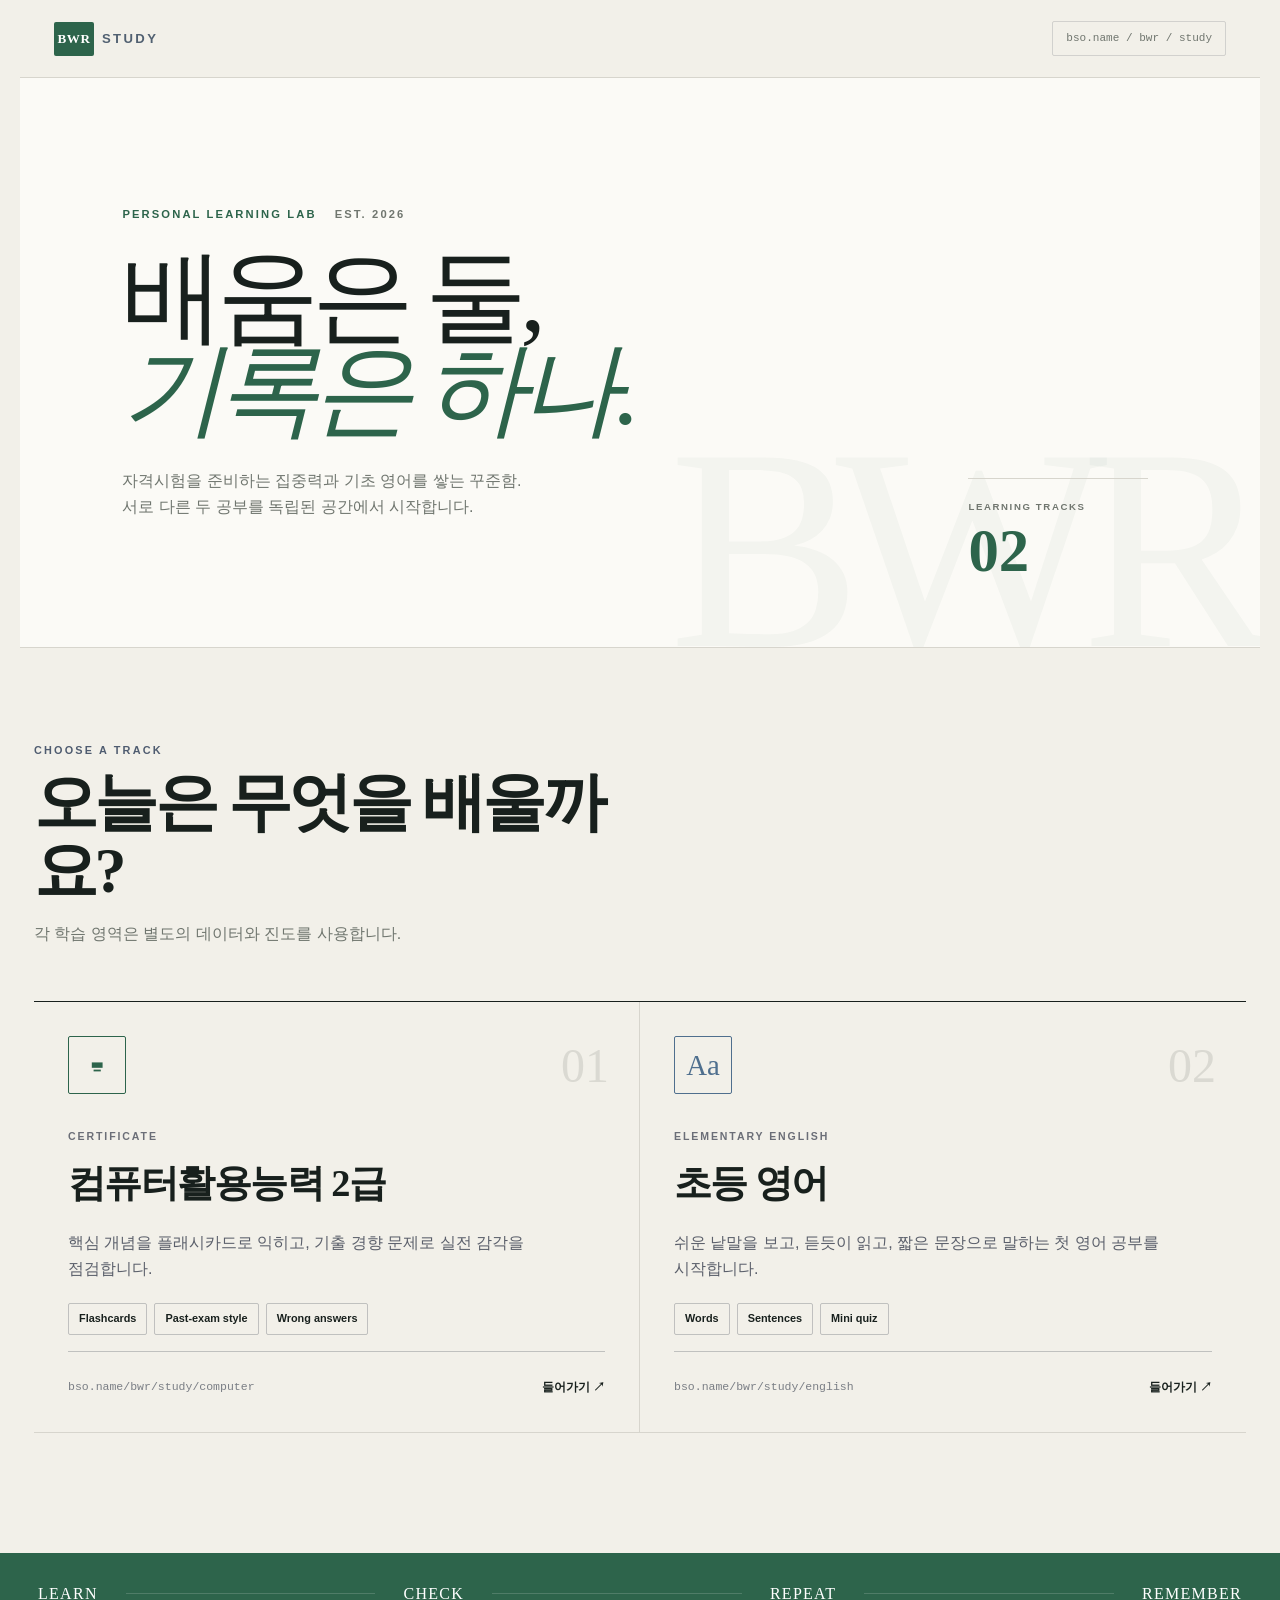
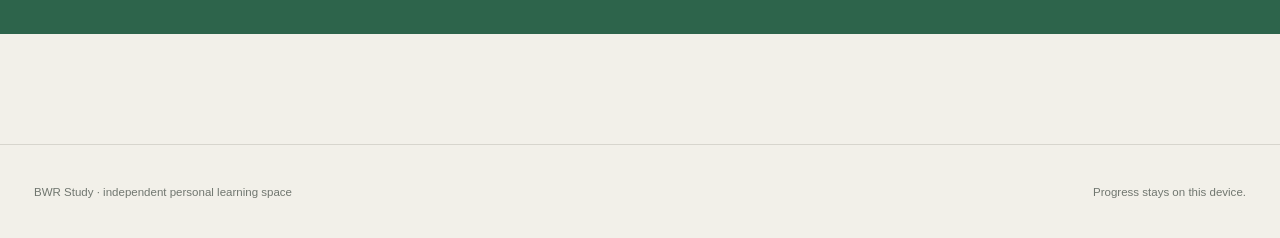
==== commit e2e3aca4: "Refine BWR study and add personal explanations" ====
--- a/study/index.html
+++ b/study/index.html
@@ -9,11 +9,11 @@
     <meta property="og:title" content="BWR Study · Personal Learning Lab" />
     <meta property="og:description" content="컴활 2급과 초등 영어를 배우고, 확인하고, 반복하는 독립 학습 공간" />
     <meta property="og:url" content="https://www.bso.name/bwr/study/" />
-    <meta property="og:image" content="https://www.bso.name/bwr/study/og.png" />
+    <meta property="og:image" content="https://www.bso.name/bwr/study/og-clean.png" />
     <meta name="twitter:card" content="summary_large_image" />
     <meta name="twitter:title" content="BWR Study · Personal Learning Lab" />
     <meta name="twitter:description" content="Learn · Check · Repeat" />
-    <meta name="twitter:image" content="https://www.bso.name/bwr/study/og.png" />
+    <meta name="twitter:image" content="https://www.bso.name/bwr/study/og-clean.png" />
     <title>BWR Study · Personal Learning Lab</title>
     <link rel="stylesheet" href="./styles.css" />
   </head>
--- a/study/styles.css
+++ b/study/styles.css
@@ -223,3 +223,132 @@
   html { scroll-behavior: auto; }
   *, *::before, *::after { transition: none !important; }
 }
+
+/* Clean editorial revision */
+:root {
+  --navy: #16211d;
+  --navy-2: #20352d;
+  --cream: #f2f0e9;
+  --paper: #fbfaf6;
+  --ink: #18201d;
+  --muted: #70766f;
+  --line: #d7d5cd;
+  --computer: #d7ee72;
+  --computer-deep: #2d644b;
+  --english: #4f6f8e;
+  --english-soft: #dce5eb;
+  --blue: #dce5eb;
+  --shadow: 0 22px 60px rgba(24,32,29,.09);
+}
+
+body, .english-page, .tool-page { background: var(--cream); }
+.topbar { max-width: 1240px; border-bottom: 1px solid var(--line); }
+.wordmark span, .english-page .wordmark span { width: 40px; height: 34px; border-radius: 2px; color: white; background: var(--computer-deep); font-family: Georgia, serif; }
+.path-chip { border-radius: 2px; }
+
+.hub-hero { max-width: 1240px; min-height: 570px; padding: 92px 8%; color: var(--ink); background: var(--paper); border-bottom: 1px solid var(--line); }
+.hub-hero::after { right: 1%; bottom: -8%; color: rgba(45,100,75,.035); }
+.hero-orbit { display: none; }
+.kicker { color: var(--computer-deep); }
+.kicker b { color: var(--muted); }
+.hub-hero h1 em { color: var(--computer-deep); }
+.hero-lead { color: var(--muted); }
+.hero-meter { border-top-color: var(--line); }
+.hero-meter span { color: var(--muted); }
+.hero-meter strong { color: var(--computer-deep); }
+
+.track-section { padding-top: 94px; }
+.track-grid { gap: 0; border-top: 1px solid var(--ink); border-bottom: 1px solid var(--line); }
+.track-card, .track-computer, .track-english { min-height: 430px; background: transparent; border: 0; border-right: 1px solid var(--line); }
+.track-card:last-child { border-right: 0; }
+.track-card:hover, .track-card:focus-visible { box-shadow: none; background: var(--paper); transform: translateY(-3px); }
+.track-icon { width: 58px; height: 58px; border-radius: 2px; color: var(--computer-deep); border-color: var(--computer-deep); }
+.track-english .track-icon { color: var(--english); border-color: var(--english); }
+.track-number { color: rgba(24,32,29,.11); }
+.progress-badge { border-radius: 2px; background: var(--computer-deep); }
+.track-card li { border-radius: 2px; }
+.principle-strip { color: white; background: var(--computer-deep); }
+
+.page-hero { padding-top: 76px; }
+.fact-board { background: transparent; }
+.mode-grid.three-modes { grid-template-columns: repeat(3, 1fr); }
+.mode-card, .mode-card.acid, .mode-card.blue { min-height: 390px; background: transparent; border-color: var(--line); }
+.mode-card:hover { background: var(--paper); }
+.mode-card:nth-child(1) { border-top: 4px solid var(--computer-deep); }
+.mode-card:nth-child(2) { border-top: 4px solid #4f6f8e; }
+.mode-card:nth-child(3) { border-top: 4px solid #8b6747; }
+.mode-tags span { border-radius: 2px; }
+.dark-section { background: var(--computer-deep); }
+.study-loop article { background: var(--computer-deep); }
+
+.tool-panel, .quiz-setup, .quiz-stage { box-shadow: none; }
+.flashcard { background: var(--computer-deep); }
+.progress-ring::before { background: var(--computer-deep); }
+.stat-pill { border-radius: 2px; }
+.note-editor { margin-top: 14px; padding: 18px; border: 1px solid var(--line); background: #f5f3ed; }
+.note-editor label { display: block; margin-bottom: 8px; color: var(--ink); font-size: .76rem; font-weight: 900; }
+.note-editor textarea { width: 100%; padding: 12px; resize: vertical; border: 1px solid var(--line); background: white; color: var(--ink); line-height: 1.6; }
+.note-editor textarea:focus { outline: 2px solid var(--computer-deep); outline-offset: 1px; }
+.note-editor > div { margin-top: 10px; display: flex; align-items: center; gap: 12px; }
+.note-editor button { min-height: 38px; padding: 0 14px; border: 0; color: white; background: var(--computer-deep); cursor: pointer; font-weight: 900; }
+.note-editor span { color: var(--muted); font-size: .75rem; }
+
+.wrong-toolbar { padding: 18px 20px; display: flex; align-items: end; gap: 18px; border: 1px solid var(--line); background: var(--paper); }
+.wrong-toolbar label { display: grid; gap: 6px; color: var(--muted); font-size: .7rem; font-weight: 800; }
+.wrong-toolbar select { min-height: 40px; padding: 0 12px; border: 1px solid var(--line); background: white; }
+.wrong-toolbar > span { margin-left: auto; color: var(--muted); font-size: .8rem; }
+.wrong-toolbar > span strong { margin-right: 4px; color: var(--computer-deep); font-family: Georgia, serif; font-size: 1.6rem; }
+.wrong-toolbar > a { min-height: 40px; padding: 0 15px; display: inline-flex; align-items: center; color: white; background: var(--computer-deep); font-size: .78rem; font-weight: 900; }
+.wrong-list { display: grid; gap: 14px; margin-top: 18px; }
+.wrong-card { padding: 26px; border: 1px solid var(--line); background: var(--paper); }
+.wrong-card-head { display: flex; align-items: center; gap: 10px; color: var(--muted); font-size: .7rem; }
+.wrong-card-head span { color: var(--computer-deep); font-family: Georgia, serif; font-size: 1rem; }
+.wrong-card-head p { margin: 0; }
+.wrong-card h2 { max-width: 900px; margin: 16px 0; font-size: 1.15rem; line-height: 1.55; }
+.correct-line, .base-explanation { margin: 8px 0; padding: 12px 14px; background: #eff2ed; font-size: .84rem; }
+.correct-line strong, .base-explanation strong { margin-right: 8px; color: var(--computer-deep); }
+.wrong-note-label { display: grid; gap: 8px; margin-top: 16px; color: var(--ink); font-size: .76rem; font-weight: 900; }
+.wrong-note-label textarea { width: 100%; padding: 12px; resize: vertical; border: 1px solid var(--line); background: white; line-height: 1.6; }
+.wrong-actions { margin-top: 10px; display: flex; align-items: center; gap: 8px; }
+.wrong-actions button { min-height: 38px; padding: 0 13px; border: 1px solid var(--line); background: white; cursor: pointer; font-weight: 900; font-size: .76rem; }
+.wrong-actions .save-wrong-note { color: white; background: var(--computer-deep); border-color: var(--computer-deep); }
+.wrong-actions span { color: var(--muted); font-size: .72rem; }
+.empty-wrong { margin-top: 18px; padding: 70px 28px; text-align: center; border: 1px solid var(--line); background: var(--paper); }
+.empty-wrong h2 { font-family: Georgia, "Noto Serif KR", serif; font-size: 2rem; }
+.empty-wrong p { color: var(--muted); }
+.empty-wrong a { color: var(--computer-deep); font-weight: 900; }
+
+.english-hero { transform: none; }
+.english-hero h1 { font-family: Georgia, "Noto Serif KR", serif; font-size: clamp(2.7rem,5vw,4.8rem); line-height: 1.06; }
+.english-hero h1 em { color: var(--computer-deep); }
+.english-content { padding-top: 50px; }
+.word-grid { grid-template-columns: repeat(3,1fr); gap: 0; border-top: 1px solid var(--ink); }
+.word-card { min-height: 160px; padding: 22px; border: 0; border-right: 1px solid var(--line); border-bottom: 1px solid var(--line); border-radius: 0; background: transparent; }
+.word-card:nth-child(3n) { border-right: 0; }
+.word-card:hover { transform: none; background: var(--paper); }
+.word-card.learned { background: #edf2ec; }
+.word-card .word-index { color: var(--muted); font-family: Georgia, serif; font-size: .72rem; }
+.word-card strong { font-size: 1.65rem; }
+.sentence-strip { border-radius: 0; color: var(--ink); background: transparent; border-top: 1px solid var(--ink); border-bottom: 1px solid var(--line); }
+.sentence-strip .eyebrow { color: var(--computer-deep); }
+.sentence-list button { border-radius: 0; color: var(--ink); background: transparent; border-color: var(--line); }
+.sentence-list button.revealed { color: white; background: var(--computer-deep); }
+.mini-quiz { border-radius: 0; background: transparent; }
+.english-options button { border-radius: 2px; background: white; }
+
+@media (max-width: 980px) {
+  .mode-grid.three-modes { grid-template-columns: 1fr; }
+  .wrong-toolbar { align-items: stretch; flex-direction: column; }
+  .wrong-toolbar > span { margin-left: 0; }
+  .wrong-toolbar > a { justify-content: center; }
+}
+@media (max-width: 650px) {
+  .hub-hero { min-height: 520px; padding: 70px 25px; }
+  .track-grid { grid-template-columns: 1fr; }
+  .track-card { border-right: 0; border-bottom: 1px solid var(--line); }
+  .word-grid { grid-template-columns: 1fr 1fr; }
+  .word-card:nth-child(3n) { border-right: 1px solid var(--line); }
+  .word-card:nth-child(2n) { border-right: 0; }
+  .wrong-card { padding: 20px; }
+  .wrong-actions { align-items: stretch; flex-direction: column; }
+}
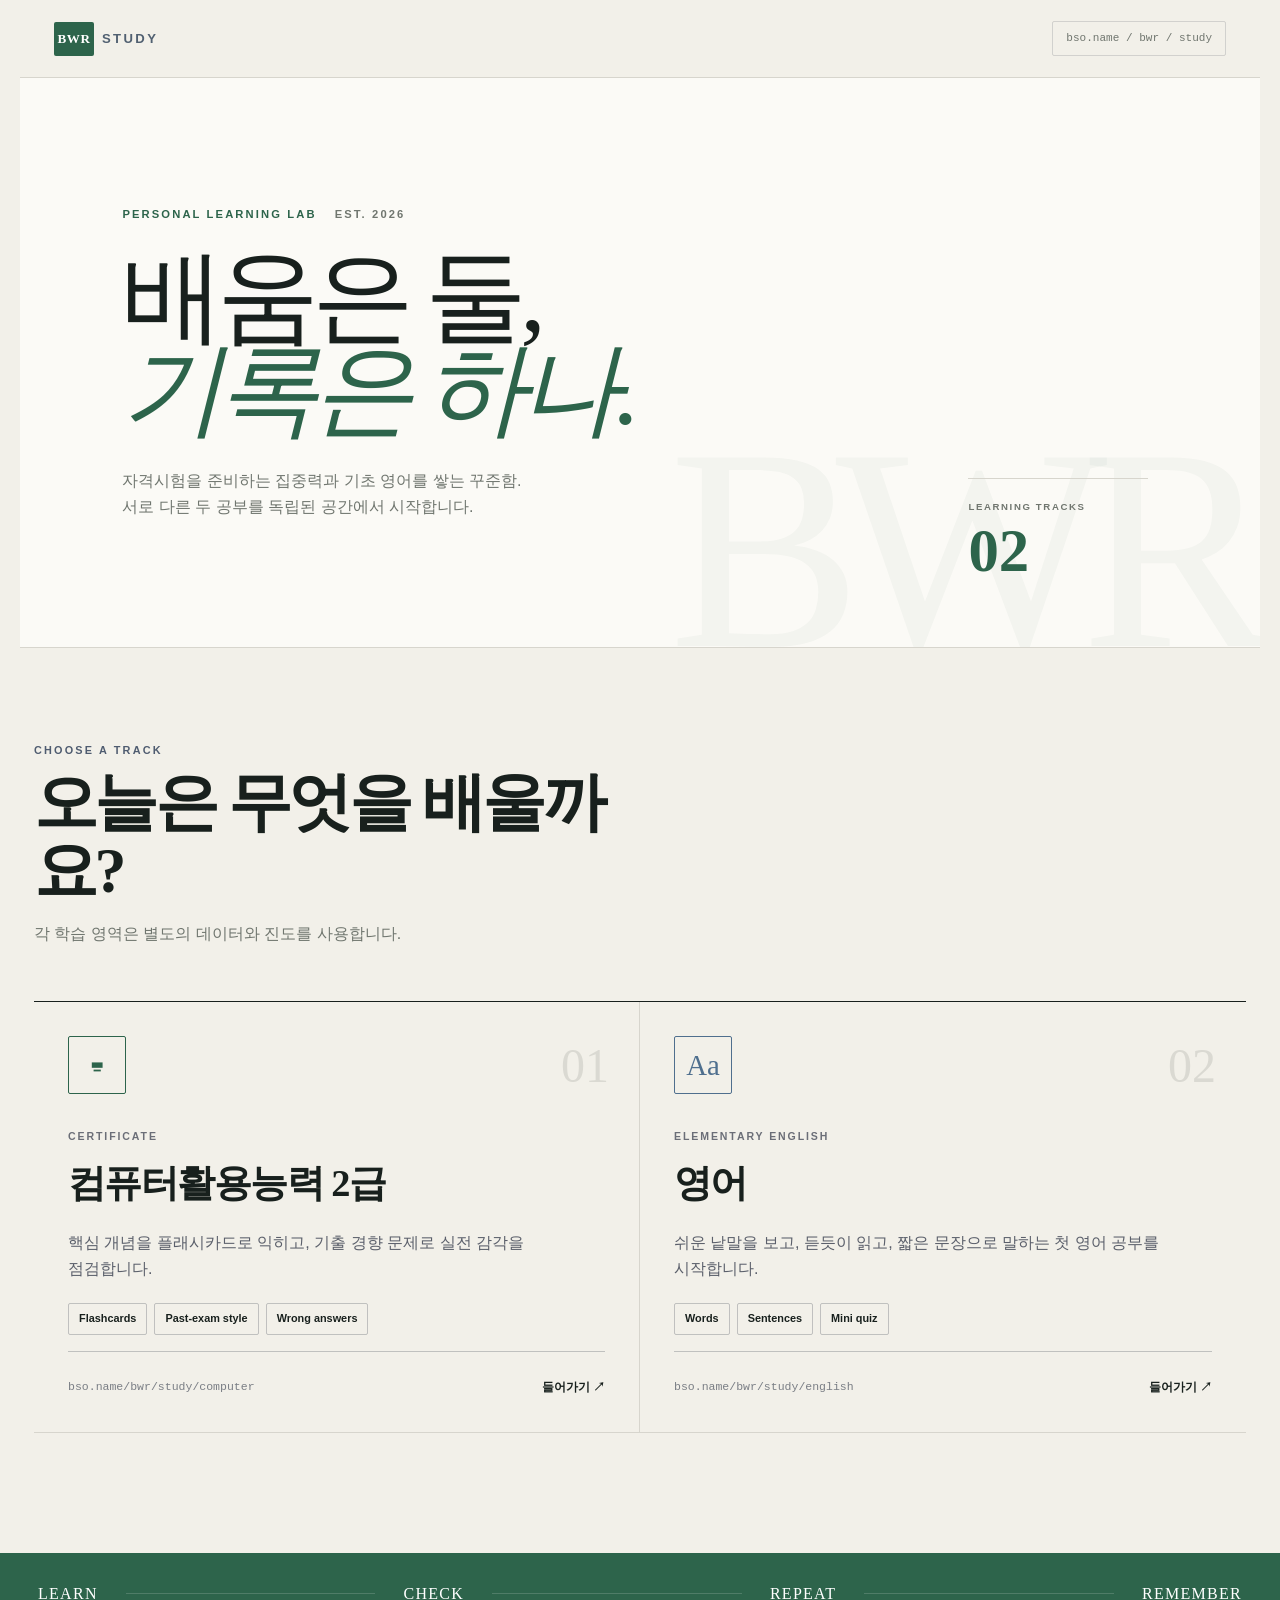
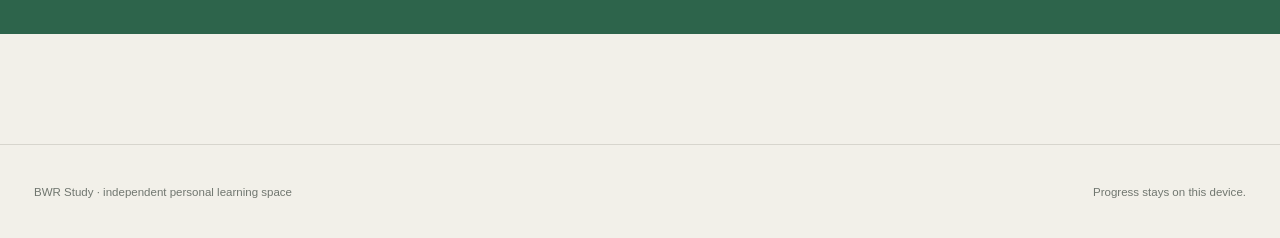
==== commit 524ab221: "Rename elementary English section" ====
--- a/study/index.html
+++ b/study/index.html
@@ -4,10 +4,10 @@
     <meta charset="utf-8" />
     <meta name="viewport" content="width=device-width, initial-scale=1" />
     <meta name="theme-color" content="#10182c" />
-    <meta name="description" content="컴활과 초등 영어를 독립적으로 공부하는 BWR Study 학습 허브" />
+    <meta name="description" content="컴활과 영어를 독립적으로 공부하는 BWR Study 학습 허브" />
     <meta property="og:type" content="website" />
     <meta property="og:title" content="BWR Study · Personal Learning Lab" />
-    <meta property="og:description" content="컴활 2급과 초등 영어를 배우고, 확인하고, 반복하는 독립 학습 공간" />
+    <meta property="og:description" content="컴활 2급과 영어를 배우고, 확인하고, 반복하는 독립 학습 공간" />
     <meta property="og:url" content="https://www.bso.name/bwr/study/" />
     <meta property="og:image" content="https://www.bso.name/bwr/study/og-clean.png" />
     <meta name="twitter:card" content="summary_large_image" />
@@ -61,9 +61,9 @@
             <div class="track-number">02</div>
             <div class="track-icon" aria-hidden="true">Aa</div>
             <p class="track-label">ELEMENTARY ENGLISH</p>
-            <h3>초등 영어</h3>
+            <h3>영어</h3>
             <p>쉬운 낱말을 보고, 듣듯이 읽고, 짧은 문장으로 말하는 첫 영어 공부를 시작합니다.</p>
-            <ul aria-label="초등 영어 학습 구성"><li>Words</li><li>Sentences</li><li>Mini quiz</li></ul>
+            <ul aria-label="영어 학습 구성"><li>Words</li><li>Sentences</li><li>Mini quiz</li></ul>
             <div class="track-footer"><span>bso.name/bwr/study/english</span><b>들어가기 ↗</b></div>
           </a>
         </div>
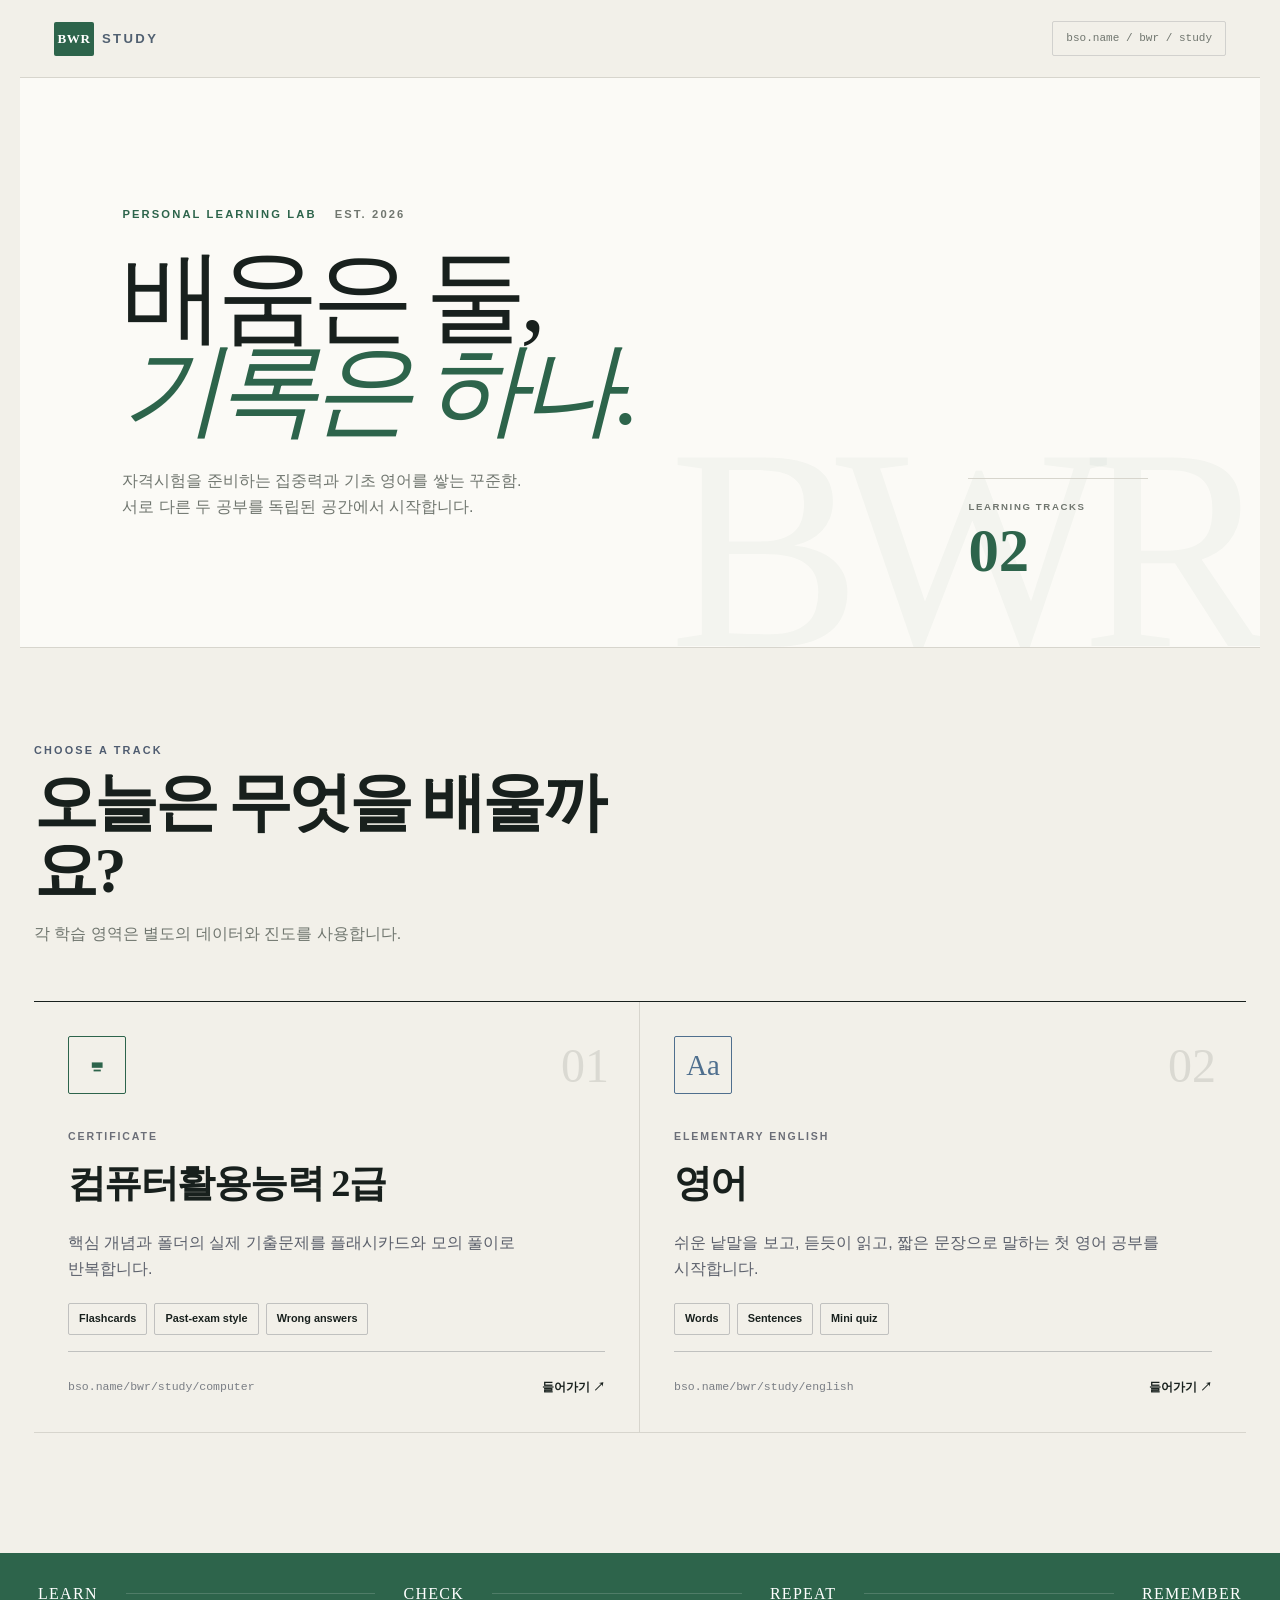
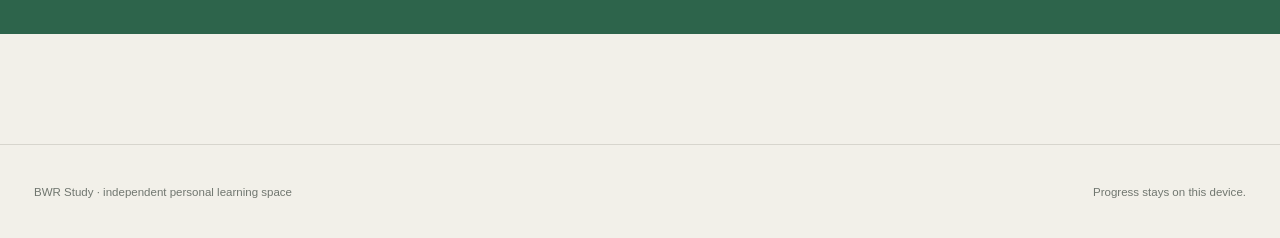
==== commit d310c27a: "Add extracted computer literacy past exams" ====
--- a/study/index.html
+++ b/study/index.html
@@ -52,7 +52,7 @@
             <div class="track-icon" aria-hidden="true">⌨</div>
             <p class="track-label">CERTIFICATE</p>
             <h3>컴퓨터활용능력 2급</h3>
-            <p>핵심 개념을 플래시카드로 익히고, 기출 경향 문제로 실전 감각을 점검합니다.</p>
+            <p>핵심 개념과 폴더의 실제 기출문제를 플래시카드와 모의 풀이로 반복합니다.</p>
             <ul aria-label="컴활 학습 구성"><li>Flashcards</li><li>Past-exam style</li><li>Wrong answers</li></ul>
             <div class="track-footer"><span>bso.name/bwr/study/computer</span><b>들어가기 ↗</b></div>
           </a>
--- a/study/styles.css
+++ b/study/styles.css
@@ -285,6 +285,21 @@
 .flashcard { background: var(--computer-deep); }
 .progress-ring::before { background: var(--computer-deep); }
 .stat-pill { border-radius: 2px; }
+.flashcard-controls { display: grid; grid-template-columns: minmax(0, 1fr); gap: 16px; }
+.subject-selector > p { margin: 0 0 8px; color: var(--muted); font-size: .68rem; font-weight: 900; letter-spacing: .08em; }
+.subject-tabs { display: grid; grid-template-columns: repeat(3, minmax(0, 1fr)); gap: 8px; }
+.control-row .subject-tab { min-height: 68px; padding: 12px 15px; display: flex; align-items: center; gap: 12px; border: 1px solid #b9c2bb; color: var(--ink); background: white; text-align: left; transition: border-color .16s ease, background .16s ease, color .16s ease, transform .16s ease; }
+.control-row .subject-tab span { flex: 0 0 auto; min-width: 34px; color: var(--computer-deep); font-family: Georgia, serif; font-size: 1.22rem; font-weight: 900; line-height: 1; }
+.control-row .subject-tab strong { font-size: .84rem; line-height: 1.3; word-break: keep-all; }
+.control-row .subject-tab:hover { border-color: var(--computer-deep); background: #f2f5f0; transform: translateY(-1px); }
+.control-row .subject-tab.active { color: white; border-color: var(--computer-deep); background: var(--computer-deep); }
+.control-row .subject-tab.active span { color: #dff3d8; }
+.control-row .subject-tab:focus-visible { outline: 3px solid #9cc892; outline-offset: 2px; }
+.view-controls { display: flex; flex-wrap: wrap; align-items: center; gap: 8px; }
+.view-controls .stat-pill { margin-left: auto; }
+.card-meta span { padding: 7px 10px; border-radius: 2px; color: white; border-color: rgba(255,255,255,.42); background: rgba(255,255,255,.08); font-size: .7rem; letter-spacing: .02em; }
+.card-meta #cardSubject { color: #173427; border-color: transparent; background: #dff3d8; font-size: .75rem; font-weight: 900; }
+.card-meta #cardSubject[data-subject="spreadsheet"] { color: #1e3346; background: #dce8f1; }
 .note-editor { margin-top: 14px; padding: 18px; border: 1px solid var(--line); background: #f5f3ed; }
 .note-editor label { display: block; margin-bottom: 8px; color: var(--ink); font-size: .76rem; font-weight: 900; }
 .note-editor textarea { width: 100%; padding: 12px; resize: vertical; border: 1px solid var(--line); background: white; color: var(--ink); line-height: 1.6; }
@@ -351,4 +366,10 @@
   .word-card:nth-child(2n) { border-right: 0; }
   .wrong-card { padding: 20px; }
   .wrong-actions { align-items: stretch; flex-direction: column; }
-}
+  .subject-tabs { grid-template-columns: 1fr; }
+  .control-row .subject-tab { min-height: 56px; }
+  .view-controls { align-items: stretch; }
+  .view-controls .view-filter { flex: 1 1 140px; }
+  .view-controls .stat-pill { width: 100%; margin-left: 0; text-align: center; }
+  .card-meta { left: 16px; right: 16px; top: 16px; flex-wrap: wrap; }
+}
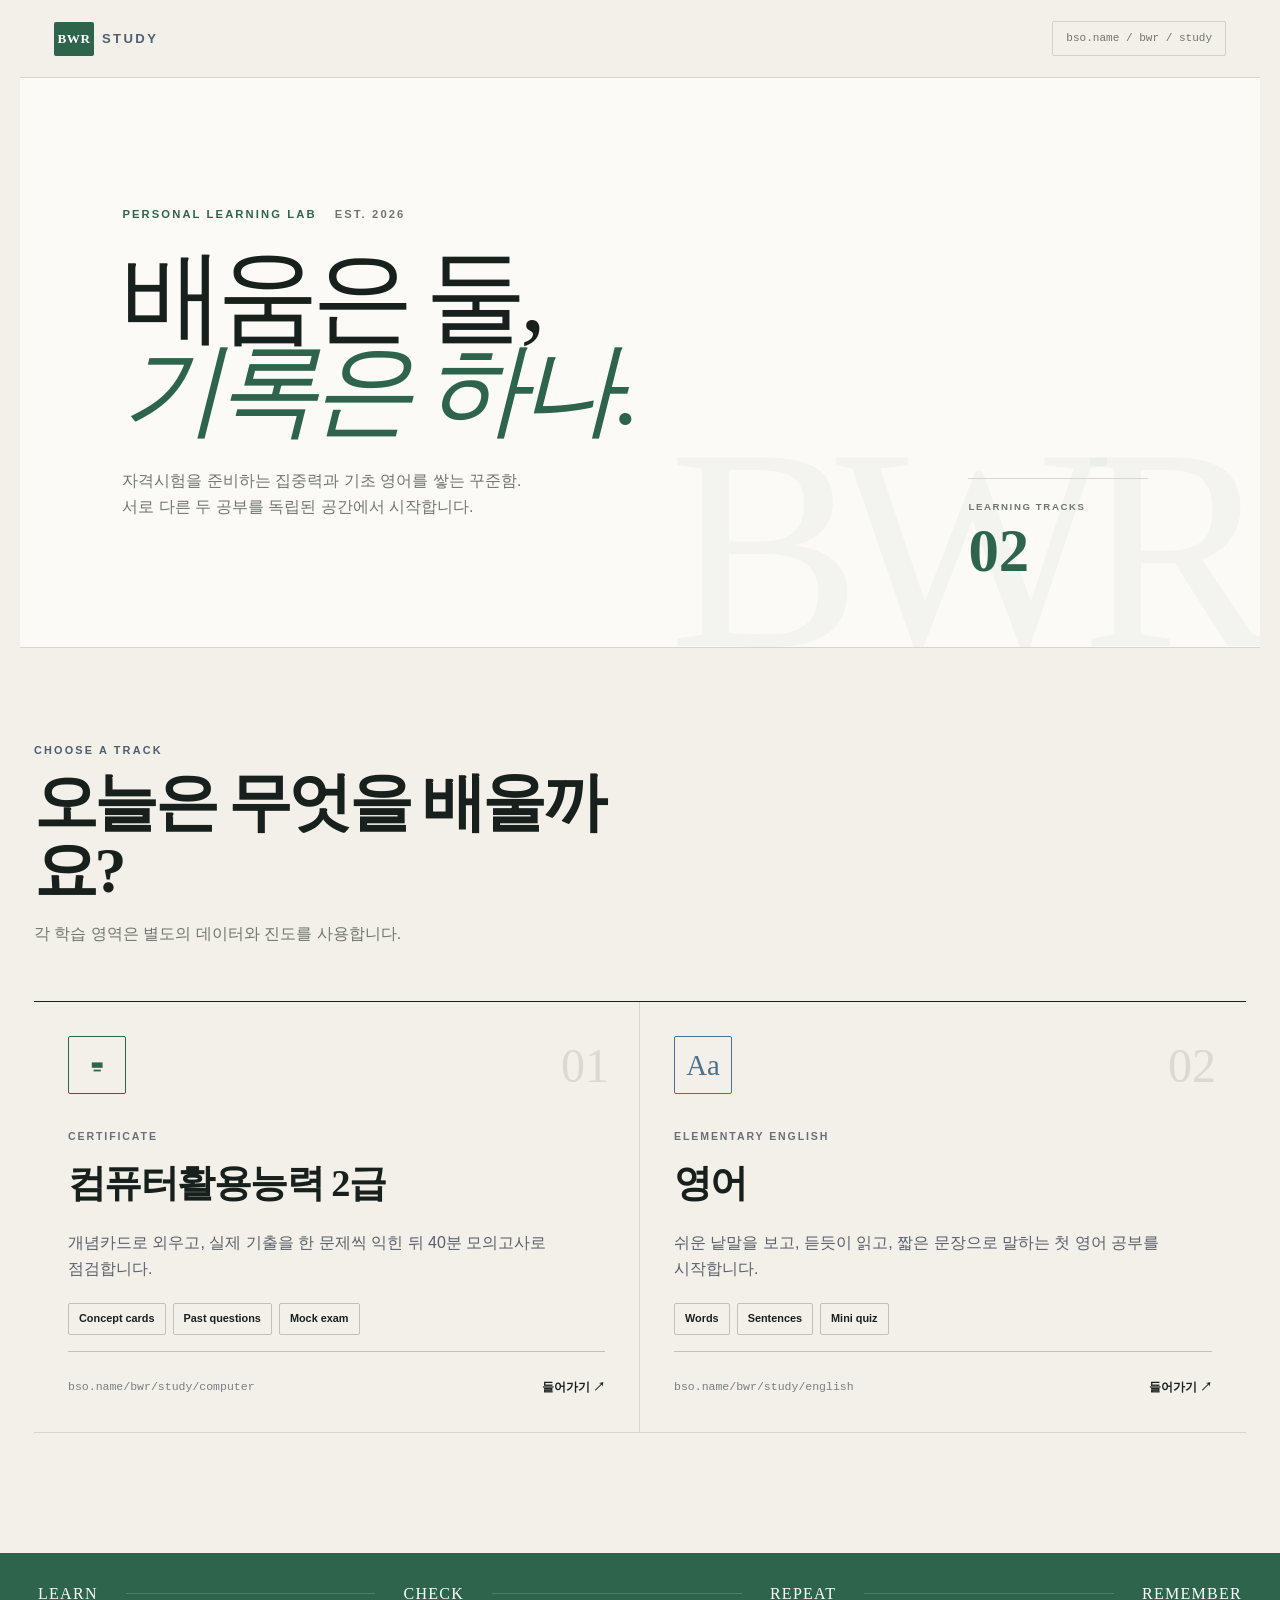
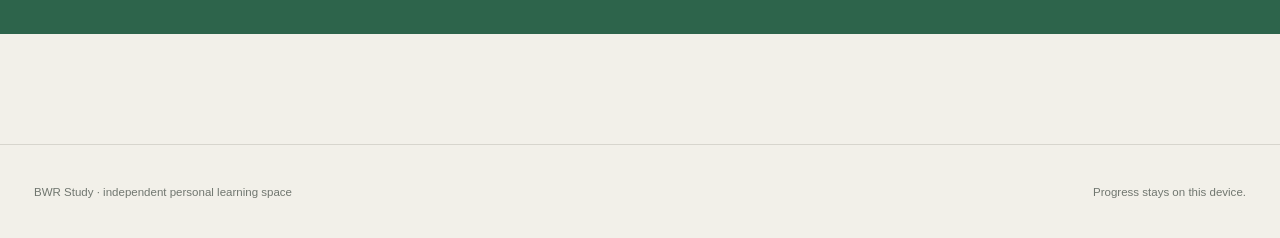
==== commit 4ac12dbf: "Split computer study into three learning modes" ====
--- a/study/index.html
+++ b/study/index.html
@@ -52,8 +52,8 @@
             <div class="track-icon" aria-hidden="true">⌨</div>
             <p class="track-label">CERTIFICATE</p>
             <h3>컴퓨터활용능력 2급</h3>
-            <p>핵심 개념과 폴더의 실제 기출문제를 플래시카드와 모의 풀이로 반복합니다.</p>
-            <ul aria-label="컴활 학습 구성"><li>Flashcards</li><li>Past-exam style</li><li>Wrong answers</li></ul>
+            <p>개념카드로 외우고, 실제 기출을 한 문제씩 익힌 뒤 40분 모의고사로 점검합니다.</p>
+            <ul aria-label="컴활 학습 구성"><li>Concept cards</li><li>Past questions</li><li>Mock exam</li></ul>
             <div class="track-footer"><span>bso.name/bwr/study/computer</span><b>들어가기 ↗</b></div>
           </a>
 
--- a/study/styles.css
+++ b/study/styles.css
@@ -373,3 +373,95 @@
   .view-controls .stat-pill { width: 100%; margin-left: 0; text-align: center; }
   .card-meta { left: 16px; right: 16px; top: 16px; flex-wrap: wrap; }
 }
+
+/* Computer practice flow: concepts, one-question practice, mock exam */
+.wrongnote-shortcut { margin: 28px 0 0; text-align: right; }
+.wrongnote-shortcut a { color: var(--computer); font-weight: 900; text-decoration: none; }
+.practice-setup, .mock-setup, .single-question-stage, .practice-result { border: 1px solid var(--line); background: var(--paper); }
+.practice-setup, .mock-setup { padding: 28px; }
+.setup-heading { display: flex; align-items: end; justify-content: space-between; gap: 28px; margin-bottom: 24px; }
+.setup-heading span { color: var(--computer-deep); font-size: .72rem; font-weight: 900; letter-spacing: .12em; }
+.setup-heading h2 { margin: 4px 0 0; font-family: Georgia, "Noto Serif KR", serif; font-size: clamp(1.7rem, 3vw, 2.5rem); }
+.setup-heading p { max-width: 430px; margin: 0; color: var(--muted); }
+.practice-controls { display: grid; grid-template-columns: 1.4fr 1fr .8fr auto; gap: 12px; align-items: end; }
+.practice-controls label { display: grid; gap: 7px; color: var(--muted); font-size: .72rem; font-weight: 900; }
+.practice-controls select { min-height: 46px; padding: 0 12px; border: 1px solid var(--line); background: white; color: var(--ink); font-weight: 750; }
+.primary-action, .quiet-action { min-height: 46px; padding: 0 20px; display: inline-flex; align-items: center; justify-content: center; border: 1px solid var(--line); cursor: pointer; font-weight: 900; text-decoration: none; }
+.primary-action { color: white; border-color: var(--computer-deep); background: var(--computer-deep); }
+.primary-action:hover:not(:disabled) { background: #214d3a; }
+.primary-action:disabled { cursor: not-allowed; opacity: .45; }
+.quiet-action { color: var(--ink); background: white; }
+.quiet-action:hover:not(:disabled) { border-color: var(--computer-deep); }
+.single-question-stage { margin-top: 18px; }
+.single-question-stage[hidden], .practice-result[hidden], .practice-setup[hidden], .mock-setup[hidden] { display: none; }
+.practice-toolbar { padding: 18px 22px; display: flex; align-items: center; justify-content: space-between; gap: 18px; color: white; background: var(--computer-deep); }
+.practice-toolbar > div { display: flex; align-items: center; gap: 12px; }
+.practice-badge { padding: 6px 9px; color: #173427; background: #dff3d8; font-size: .68rem; font-weight: 900; }
+.practice-stats { font-family: Georgia, "Noto Serif KR", serif; font-size: 1rem; }
+.practice-stats span + span, .practice-stats span + strong { padding-left: 12px; border-left: 1px solid rgba(255,255,255,.3); }
+.question-progress { height: 4px; overflow: hidden; background: #dfe5df; }
+.question-progress span { height: 100%; display: block; width: 0; background: var(--computer); transition: width .2s ease; }
+.practice-question-card { padding: clamp(24px, 5vw, 54px); }
+.question-meta-line { display: flex; align-items: center; justify-content: space-between; gap: 12px; color: var(--muted); font-size: .73rem; font-weight: 850; }
+.question-meta-line span:first-child { padding: 6px 9px; color: var(--computer-deep); border: 1px solid #b8cbbb; background: #f0f5ee; }
+.practice-question-card h2 { max-width: 920px; margin: 26px 0 30px; font-size: clamp(1.25rem, 2.2vw, 1.75rem); line-height: 1.55; word-break: keep-all; }
+.practice-question-card .answers { display: grid; gap: 10px; }
+.practice-question-card .answer-option { min-height: 58px; padding: 15px 18px; align-items: center; font-size: .96rem; line-height: 1.55; }
+.practice-question-card .answer-number { width: 32px; height: 32px; flex: 0 0 auto; display: grid; place-items: center; color: var(--computer-deep); border: 1px solid #a9bcae; font-family: Georgia, serif; font-weight: 900; }
+.practice-question-card .answer-option.selected { color: white; border-color: var(--computer-deep); background: var(--computer-deep); }
+.practice-question-card .answer-option.selected .answer-number { color: var(--computer-deep); border-color: white; background: white; }
+.practice-question-card .answer-option.correct { color: #174d2b; border-color: #5f9a70; background: #e7f4e8; }
+.practice-question-card .answer-option.wrong { color: #812c24; border-color: #c98a83; background: #fae9e6; }
+.practice-question-card .answer-option.correct .answer-number, .practice-question-card .answer-option.wrong .answer-number { color: inherit; border-color: currentColor; background: transparent; }
+.instant-result { margin-top: 22px; padding: 18px 20px; border-left: 4px solid var(--computer-deep); background: #eff4ed; }
+.instant-result strong { display: block; margin-bottom: 5px; }
+.instant-result p { margin: 0; color: var(--muted); }
+.instant-result.wrong-result { border-left-color: #a8473d; background: #faeeeb; }
+.practice-navigation { padding: 18px 22px; display: flex; align-items: center; justify-content: space-between; gap: 12px; border-top: 1px solid var(--line); }
+.practice-result { margin-top: 18px; padding: clamp(34px, 6vw, 64px); text-align: center; color: white; background: var(--computer-deep); }
+.practice-result > p:first-child { margin: 0; color: #dff3d8; font-size: .72rem; font-weight: 900; letter-spacing: .15em; }
+.practice-result .result-score { margin: 10px 0; font-family: Georgia, serif; font-size: clamp(3.4rem, 8vw, 6.5rem); }
+.practice-result h2 { margin: 0 0 8px; }
+.practice-result > div:last-child, .result-actions { margin-top: 26px; display: flex; justify-content: center; flex-wrap: wrap; gap: 10px; }
+.practice-result .primary-action { color: var(--computer-deep); border-color: var(--computer); background: var(--computer); }
+.practice-result .quiet-action { color: white; border-color: rgba(255,255,255,.35); background: transparent; }
+.mock-format-list { display: grid; grid-template-columns: repeat(3, 1fr); border-top: 1px solid var(--ink); }
+.mock-format { min-height: 150px; padding: 24px; display: grid; grid-template-columns: 1fr auto; align-items: end; gap: 16px; border-right: 1px solid var(--line); border-bottom: 1px solid var(--line); cursor: pointer; }
+.mock-format:last-child { border-right: 0; }
+.mock-format input { position: absolute; opacity: 0; pointer-events: none; }
+.mock-format span { display: grid; gap: 4px; }
+.mock-format b { font-size: 1rem; }
+.mock-format small { color: var(--muted); }
+.mock-format > strong { color: rgba(24,32,29,.16); font-family: Georgia, serif; font-size: 3.3rem; line-height: 1; }
+.mock-format.active { color: white; background: var(--computer-deep); }
+.mock-format.active small, .mock-format.active > strong { color: rgba(255,255,255,.7); }
+.mock-start-row { padding-top: 24px; display: flex; align-items: center; justify-content: space-between; gap: 20px; }
+.mock-start-row p { margin: 0; color: var(--muted); }
+.mock-start-row p strong { margin-right: 8px; color: var(--ink); }
+.mock-notice { margin: 24px 0 0; padding-top: 18px; color: var(--muted); border-top: 1px solid var(--line); font-size: .8rem; }
+.mock-navigation { justify-content: flex-start; }
+.mock-navigation .finish-action { margin-left: auto; color: #8b3d36; border-color: #d5b5b0; }
+.mock-navigation .primary-action { margin-left: 0; }
+.subject-result-grid { max-width: 700px; margin: 30px auto 0; display: grid; grid-template-columns: repeat(2, 1fr); border-top: 1px solid rgba(255,255,255,.35); }
+.subject-result-grid article { padding: 22px; display: grid; gap: 4px; border-right: 1px solid rgba(255,255,255,.25); border-bottom: 1px solid rgba(255,255,255,.25); }
+.subject-result-grid article:last-child { border-right: 0; }
+.subject-result-grid span, .subject-result-grid small { color: rgba(255,255,255,.72); }
+.subject-result-grid strong { font-family: Georgia, serif; font-size: 2rem; }
+
+@media (max-width: 900px) {
+  .practice-controls { grid-template-columns: 1fr 1fr; }
+  .mock-format-list { grid-template-columns: 1fr; }
+  .mock-format { min-height: 110px; border-right: 0; }
+}
+@media (max-width: 650px) {
+  .setup-heading, .mock-start-row { align-items: stretch; flex-direction: column; }
+  .practice-controls { grid-template-columns: 1fr; }
+  .practice-toolbar, .question-meta-line { align-items: flex-start; flex-direction: column; }
+  .practice-toolbar > div { width: 100%; justify-content: space-between; }
+  .practice-question-card { padding: 26px 18px; }
+  .practice-navigation { display: grid; grid-template-columns: 1fr 1fr; }
+  .practice-navigation .primary-action { grid-column: 1 / -1; grid-row: 1; }
+  .mock-navigation .finish-action { margin-left: 0; }
+  .subject-result-grid { grid-template-columns: 1fr; }
+  .subject-result-grid article { border-right: 0; }
+}
